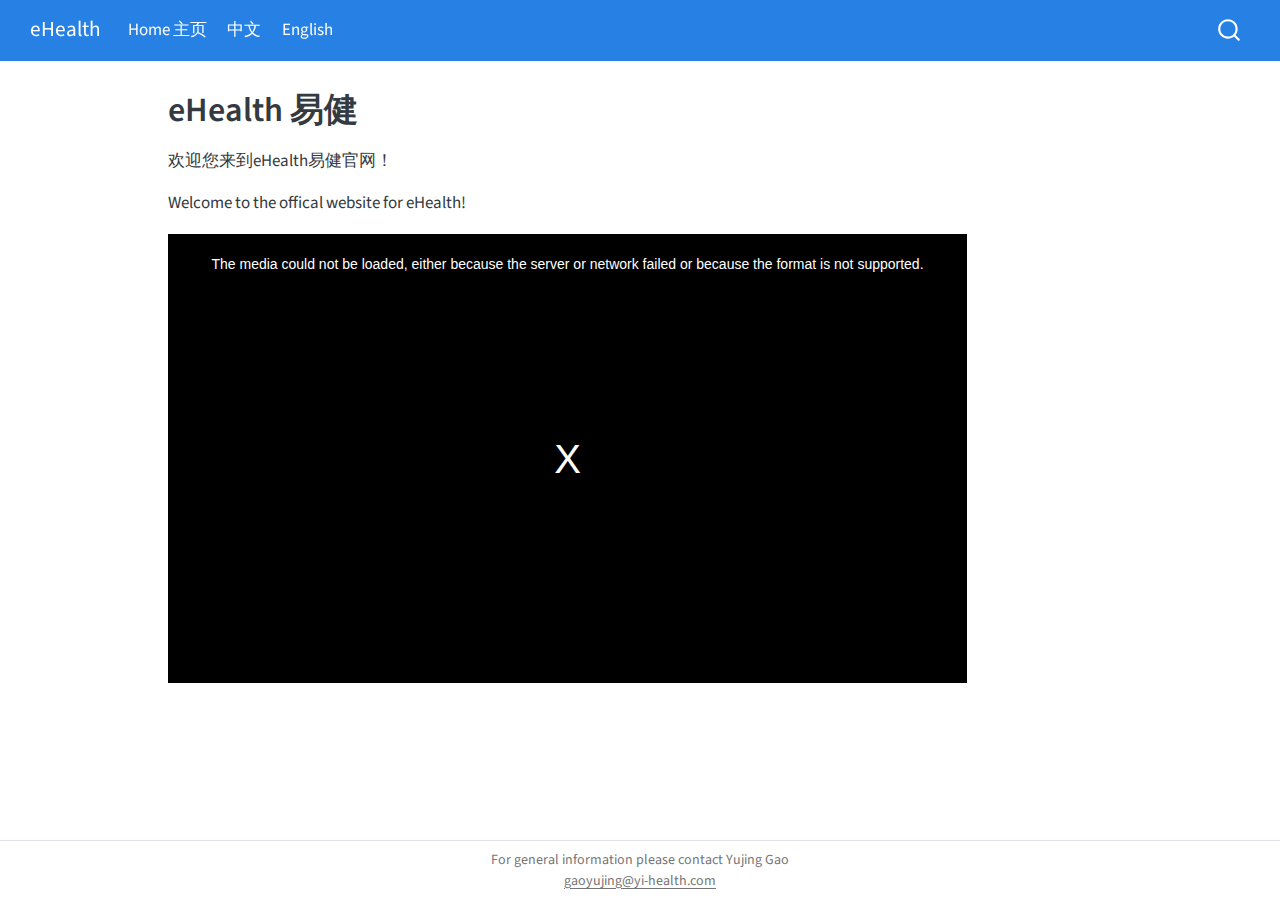
==== docs/index.html @ eadcdc69 "Add files via upload" ====
<!DOCTYPE html>
<html xmlns="http://www.w3.org/1999/xhtml" lang="en" xml:lang="en"><head>

<meta charset="utf-8">
<meta name="generator" content="quarto-1.4.555">

<meta name="viewport" content="width=device-width, initial-scale=1.0, user-scalable=yes">


<title>eHealth - eHealth 易健</title>
<style>
code{white-space: pre-wrap;}
span.smallcaps{font-variant: small-caps;}
div.columns{display: flex; gap: min(4vw, 1.5em);}
div.column{flex: auto; overflow-x: auto;}
div.hanging-indent{margin-left: 1.5em; text-indent: -1.5em;}
ul.task-list{list-style: none;}
ul.task-list li input[type="checkbox"] {
  width: 0.8em;
  margin: 0 0.8em 0.2em -1em; /* quarto-specific, see https://github.com/quarto-dev/quarto-cli/issues/4556 */ 
  vertical-align: middle;
}
</style>


<script src="site_libs/quarto-nav/quarto-nav.js"></script>
<script src="site_libs/quarto-nav/headroom.min.js"></script>
<script src="site_libs/clipboard/clipboard.min.js"></script>
<script src="site_libs/quarto-search/autocomplete.umd.js"></script>
<script src="site_libs/quarto-search/fuse.min.js"></script>
<script src="site_libs/quarto-search/quarto-search.js"></script>
<meta name="quarto:offset" content="./">
<script src="site_libs/quarto-html/quarto.js"></script>
<script src="site_libs/quarto-html/popper.min.js"></script>
<script src="site_libs/quarto-html/tippy.umd.min.js"></script>
<script src="site_libs/quarto-html/anchor.min.js"></script>
<link href="site_libs/quarto-html/tippy.css" rel="stylesheet">
<link href="site_libs/quarto-html/quarto-syntax-highlighting.css" rel="stylesheet" id="quarto-text-highlighting-styles">
<script src="site_libs/bootstrap/bootstrap.min.js"></script>
<link href="site_libs/bootstrap/bootstrap-icons.css" rel="stylesheet">
<link href="site_libs/bootstrap/bootstrap.min.css" rel="stylesheet" id="quarto-bootstrap" data-mode="light">
<script src="site_libs/quarto-contrib/videojs/video.min.js"></script>
<link href="site_libs/quarto-contrib/videojs/video-js.css" rel="stylesheet">
<script id="quarto-search-options" type="application/json">{
  "location": "navbar",
  "copy-button": false,
  "collapse-after": 3,
  "panel-placement": "end",
  "type": "overlay",
  "limit": 50,
  "keyboard-shortcut": [
    "f",
    "/",
    "s"
  ],
  "show-item-context": false,
  "language": {
    "search-no-results-text": "No results",
    "search-matching-documents-text": "matching documents",
    "search-copy-link-title": "Copy link to search",
    "search-hide-matches-text": "Hide additional matches",
    "search-more-match-text": "more match in this document",
    "search-more-matches-text": "more matches in this document",
    "search-clear-button-title": "Clear",
    "search-text-placeholder": "",
    "search-detached-cancel-button-title": "Cancel",
    "search-submit-button-title": "Submit",
    "search-label": "Search"
  }
}</script>


<link rel="stylesheet" href="styles.css">
</head>

<body class="nav-fixed">

<div id="quarto-search-results"></div>
  <header id="quarto-header" class="headroom fixed-top">
    <nav class="navbar navbar-expand-lg " data-bs-theme="dark">
      <div class="navbar-container container-fluid">
      <div class="navbar-brand-container mx-auto">
    <a class="navbar-brand" href="./index.html">
    <span class="navbar-title">eHealth</span>
    </a>
  </div>
            <div id="quarto-search" class="" title="Search"></div>
          <button class="navbar-toggler" type="button" data-bs-toggle="collapse" data-bs-target="#navbarCollapse" aria-controls="navbarCollapse" aria-expanded="false" aria-label="Toggle navigation" onclick="if (window.quartoToggleHeadroom) { window.quartoToggleHeadroom(); }">
  <span class="navbar-toggler-icon"></span>
</button>
          <div class="collapse navbar-collapse" id="navbarCollapse">
            <ul class="navbar-nav navbar-nav-scroll me-auto">
  <li class="nav-item">
    <a class="nav-link active" href="./index.html" aria-current="page"> 
<span class="menu-text">Home 主页</span></a>
  </li>  
  <li class="nav-item">
    <a class="nav-link" href="./chinese.html"> 
<span class="menu-text">中文</span></a>
  </li>  
  <li class="nav-item">
    <a class="nav-link" href="./english.html"> 
<span class="menu-text">English</span></a>
  </li>  
</ul>
          </div> <!-- /navcollapse -->
          <div class="quarto-navbar-tools">
</div>
      </div> <!-- /container-fluid -->
    </nav>
</header>
<!-- content -->
<div id="quarto-content" class="quarto-container page-columns page-rows-contents page-layout-article page-navbar">
<!-- sidebar -->
<!-- margin-sidebar -->
    <div id="quarto-margin-sidebar" class="sidebar margin-sidebar">
        
    </div>
<!-- main -->
<main class="content" id="quarto-document-content">

<header id="title-block-header" class="quarto-title-block default">
<div class="quarto-title">
<h1 class="title">eHealth 易健</h1>
</div>



<div class="quarto-title-meta">

    
  
    
  </div>
  


</header>


<p>欢迎您来到eHealth易健官网！</p>
<p>Welcome to the offical website for eHealth!</p>
<div class="quarto-video"><video id="video_shortcode_videojs_video1" class="video-js vjs-default-skin vjs-fluid" controls="" preload="auto" data-setup="{}" title=""><source src="案例视频.mp4"></video></div>



</main> <!-- /main -->
<script id="quarto-html-after-body" type="application/javascript">
window.document.addEventListener("DOMContentLoaded", function (event) {
  const toggleBodyColorMode = (bsSheetEl) => {
    const mode = bsSheetEl.getAttribute("data-mode");
    const bodyEl = window.document.querySelector("body");
    if (mode === "dark") {
      bodyEl.classList.add("quarto-dark");
      bodyEl.classList.remove("quarto-light");
    } else {
      bodyEl.classList.add("quarto-light");
      bodyEl.classList.remove("quarto-dark");
    }
  }
  const toggleBodyColorPrimary = () => {
    const bsSheetEl = window.document.querySelector("link#quarto-bootstrap");
    if (bsSheetEl) {
      toggleBodyColorMode(bsSheetEl);
    }
  }
  toggleBodyColorPrimary();  
  const icon = "";
  const anchorJS = new window.AnchorJS();
  anchorJS.options = {
    placement: 'right',
    icon: icon
  };
  anchorJS.add('.anchored');
  const isCodeAnnotation = (el) => {
    for (const clz of el.classList) {
      if (clz.startsWith('code-annotation-')) {                     
        return true;
      }
    }
    return false;
  }
  const clipboard = new window.ClipboardJS('.code-copy-button', {
    text: function(trigger) {
      const codeEl = trigger.previousElementSibling.cloneNode(true);
      for (const childEl of codeEl.children) {
        if (isCodeAnnotation(childEl)) {
          childEl.remove();
        }
      }
      return codeEl.innerText;
    }
  });
  clipboard.on('success', function(e) {
    // button target
    const button = e.trigger;
    // don't keep focus
    button.blur();
    // flash "checked"
    button.classList.add('code-copy-button-checked');
    var currentTitle = button.getAttribute("title");
    button.setAttribute("title", "Copied!");
    let tooltip;
    if (window.bootstrap) {
      button.setAttribute("data-bs-toggle", "tooltip");
      button.setAttribute("data-bs-placement", "left");
      button.setAttribute("data-bs-title", "Copied!");
      tooltip = new bootstrap.Tooltip(button, 
        { trigger: "manual", 
          customClass: "code-copy-button-tooltip",
          offset: [0, -8]});
      tooltip.show();    
    }
    setTimeout(function() {
      if (tooltip) {
        tooltip.hide();
        button.removeAttribute("data-bs-title");
        button.removeAttribute("data-bs-toggle");
        button.removeAttribute("data-bs-placement");
      }
      button.setAttribute("title", currentTitle);
      button.classList.remove('code-copy-button-checked');
    }, 1000);
    // clear code selection
    e.clearSelection();
  });
    var localhostRegex = new RegExp(/^(?:http|https):\/\/localhost\:?[0-9]*\//);
    var mailtoRegex = new RegExp(/^mailto:/);
      var filterRegex = new RegExp('/' + window.location.host + '/');
    var isInternal = (href) => {
        return filterRegex.test(href) || localhostRegex.test(href) || mailtoRegex.test(href);
    }
    // Inspect non-navigation links and adorn them if external
 	var links = window.document.querySelectorAll('a[href]:not(.nav-link):not(.navbar-brand):not(.toc-action):not(.sidebar-link):not(.sidebar-item-toggle):not(.pagination-link):not(.no-external):not([aria-hidden]):not(.dropdown-item):not(.quarto-navigation-tool)');
    for (var i=0; i<links.length; i++) {
      const link = links[i];
      if (!isInternal(link.href)) {
        // undo the damage that might have been done by quarto-nav.js in the case of
        // links that we want to consider external
        if (link.dataset.originalHref !== undefined) {
          link.href = link.dataset.originalHref;
        }
      }
    }
  function tippyHover(el, contentFn, onTriggerFn, onUntriggerFn) {
    const config = {
      allowHTML: true,
      maxWidth: 500,
      delay: 100,
      arrow: false,
      appendTo: function(el) {
          return el.parentElement;
      },
      interactive: true,
      interactiveBorder: 10,
      theme: 'quarto',
      placement: 'bottom-start',
    };
    if (contentFn) {
      config.content = contentFn;
    }
    if (onTriggerFn) {
      config.onTrigger = onTriggerFn;
    }
    if (onUntriggerFn) {
      config.onUntrigger = onUntriggerFn;
    }
    window.tippy(el, config); 
  }
  const noterefs = window.document.querySelectorAll('a[role="doc-noteref"]');
  for (var i=0; i<noterefs.length; i++) {
    const ref = noterefs[i];
    tippyHover(ref, function() {
      // use id or data attribute instead here
      let href = ref.getAttribute('data-footnote-href') || ref.getAttribute('href');
      try { href = new URL(href).hash; } catch {}
      const id = href.replace(/^#\/?/, "");
      const note = window.document.getElementById(id);
      if (note) {
        return note.innerHTML;
      } else {
        return "";
      }
    });
  }
  const xrefs = window.document.querySelectorAll('a.quarto-xref');
  const processXRef = (id, note) => {
    // Strip column container classes
    const stripColumnClz = (el) => {
      el.classList.remove("page-full", "page-columns");
      if (el.children) {
        for (const child of el.children) {
          stripColumnClz(child);
        }
      }
    }
    stripColumnClz(note)
    if (id === null || id.startsWith('sec-')) {
      // Special case sections, only their first couple elements
      const container = document.createElement("div");
      if (note.children && note.children.length > 2) {
        container.appendChild(note.children[0].cloneNode(true));
        for (let i = 1; i < note.children.length; i++) {
          const child = note.children[i];
          if (child.tagName === "P" && child.innerText === "") {
            continue;
          } else {
            container.appendChild(child.cloneNode(true));
            break;
          }
        }
        if (window.Quarto?.typesetMath) {
          window.Quarto.typesetMath(container);
        }
        return container.innerHTML
      } else {
        if (window.Quarto?.typesetMath) {
          window.Quarto.typesetMath(note);
        }
        return note.innerHTML;
      }
    } else {
      // Remove any anchor links if they are present
      const anchorLink = note.querySelector('a.anchorjs-link');
      if (anchorLink) {
        anchorLink.remove();
      }
      if (window.Quarto?.typesetMath) {
        window.Quarto.typesetMath(note);
      }
      // TODO in 1.5, we should make sure this works without a callout special case
      if (note.classList.contains("callout")) {
        return note.outerHTML;
      } else {
        return note.innerHTML;
      }
    }
  }
  for (var i=0; i<xrefs.length; i++) {
    const xref = xrefs[i];
    tippyHover(xref, undefined, function(instance) {
      instance.disable();
      let url = xref.getAttribute('href');
      let hash = undefined; 
      if (url.startsWith('#')) {
        hash = url;
      } else {
        try { hash = new URL(url).hash; } catch {}
      }
      if (hash) {
        const id = hash.replace(/^#\/?/, "");
        const note = window.document.getElementById(id);
        if (note !== null) {
          try {
            const html = processXRef(id, note.cloneNode(true));
            instance.setContent(html);
          } finally {
            instance.enable();
            instance.show();
          }
        } else {
          // See if we can fetch this
          fetch(url.split('#')[0])
          .then(res => res.text())
          .then(html => {
            const parser = new DOMParser();
            const htmlDoc = parser.parseFromString(html, "text/html");
            const note = htmlDoc.getElementById(id);
            if (note !== null) {
              const html = processXRef(id, note);
              instance.setContent(html);
            } 
          }).finally(() => {
            instance.enable();
            instance.show();
          });
        }
      } else {
        // See if we can fetch a full url (with no hash to target)
        // This is a special case and we should probably do some content thinning / targeting
        fetch(url)
        .then(res => res.text())
        .then(html => {
          const parser = new DOMParser();
          const htmlDoc = parser.parseFromString(html, "text/html");
          const note = htmlDoc.querySelector('main.content');
          if (note !== null) {
            // This should only happen for chapter cross references
            // (since there is no id in the URL)
            // remove the first header
            if (note.children.length > 0 && note.children[0].tagName === "HEADER") {
              note.children[0].remove();
            }
            const html = processXRef(null, note);
            instance.setContent(html);
          } 
        }).finally(() => {
          instance.enable();
          instance.show();
        });
      }
    }, function(instance) {
    });
  }
      let selectedAnnoteEl;
      const selectorForAnnotation = ( cell, annotation) => {
        let cellAttr = 'data-code-cell="' + cell + '"';
        let lineAttr = 'data-code-annotation="' +  annotation + '"';
        const selector = 'span[' + cellAttr + '][' + lineAttr + ']';
        return selector;
      }
      const selectCodeLines = (annoteEl) => {
        const doc = window.document;
        const targetCell = annoteEl.getAttribute("data-target-cell");
        const targetAnnotation = annoteEl.getAttribute("data-target-annotation");
        const annoteSpan = window.document.querySelector(selectorForAnnotation(targetCell, targetAnnotation));
        const lines = annoteSpan.getAttribute("data-code-lines").split(",");
        const lineIds = lines.map((line) => {
          return targetCell + "-" + line;
        })
        let top = null;
        let height = null;
        let parent = null;
        if (lineIds.length > 0) {
            //compute the position of the single el (top and bottom and make a div)
            const el = window.document.getElementById(lineIds[0]);
            top = el.offsetTop;
            height = el.offsetHeight;
            parent = el.parentElement.parentElement;
          if (lineIds.length > 1) {
            const lastEl = window.document.getElementById(lineIds[lineIds.length - 1]);
            const bottom = lastEl.offsetTop + lastEl.offsetHeight;
            height = bottom - top;
          }
          if (top !== null && height !== null && parent !== null) {
            // cook up a div (if necessary) and position it 
            let div = window.document.getElementById("code-annotation-line-highlight");
            if (div === null) {
              div = window.document.createElement("div");
              div.setAttribute("id", "code-annotation-line-highlight");
              div.style.position = 'absolute';
              parent.appendChild(div);
            }
            div.style.top = top - 2 + "px";
            div.style.height = height + 4 + "px";
            div.style.left = 0;
            let gutterDiv = window.document.getElementById("code-annotation-line-highlight-gutter");
            if (gutterDiv === null) {
              gutterDiv = window.document.createElement("div");
              gutterDiv.setAttribute("id", "code-annotation-line-highlight-gutter");
              gutterDiv.style.position = 'absolute';
              const codeCell = window.document.getElementById(targetCell);
              const gutter = codeCell.querySelector('.code-annotation-gutter');
              gutter.appendChild(gutterDiv);
            }
            gutterDiv.style.top = top - 2 + "px";
            gutterDiv.style.height = height + 4 + "px";
          }
          selectedAnnoteEl = annoteEl;
        }
      };
      const unselectCodeLines = () => {
        const elementsIds = ["code-annotation-line-highlight", "code-annotation-line-highlight-gutter"];
        elementsIds.forEach((elId) => {
          const div = window.document.getElementById(elId);
          if (div) {
            div.remove();
          }
        });
        selectedAnnoteEl = undefined;
      };
        // Handle positioning of the toggle
    window.addEventListener(
      "resize",
      throttle(() => {
        elRect = undefined;
        if (selectedAnnoteEl) {
          selectCodeLines(selectedAnnoteEl);
        }
      }, 10)
    );
    function throttle(fn, ms) {
    let throttle = false;
    let timer;
      return (...args) => {
        if(!throttle) { // first call gets through
            fn.apply(this, args);
            throttle = true;
        } else { // all the others get throttled
            if(timer) clearTimeout(timer); // cancel #2
            timer = setTimeout(() => {
              fn.apply(this, args);
              timer = throttle = false;
            }, ms);
        }
      };
    }
      // Attach click handler to the DT
      const annoteDls = window.document.querySelectorAll('dt[data-target-cell]');
      for (const annoteDlNode of annoteDls) {
        annoteDlNode.addEventListener('click', (event) => {
          const clickedEl = event.target;
          if (clickedEl !== selectedAnnoteEl) {
            unselectCodeLines();
            const activeEl = window.document.querySelector('dt[data-target-cell].code-annotation-active');
            if (activeEl) {
              activeEl.classList.remove('code-annotation-active');
            }
            selectCodeLines(clickedEl);
            clickedEl.classList.add('code-annotation-active');
          } else {
            // Unselect the line
            unselectCodeLines();
            clickedEl.classList.remove('code-annotation-active');
          }
        });
      }
  const findCites = (el) => {
    const parentEl = el.parentElement;
    if (parentEl) {
      const cites = parentEl.dataset.cites;
      if (cites) {
        return {
          el,
          cites: cites.split(' ')
        };
      } else {
        return findCites(el.parentElement)
      }
    } else {
      return undefined;
    }
  };
  var bibliorefs = window.document.querySelectorAll('a[role="doc-biblioref"]');
  for (var i=0; i<bibliorefs.length; i++) {
    const ref = bibliorefs[i];
    const citeInfo = findCites(ref);
    if (citeInfo) {
      tippyHover(citeInfo.el, function() {
        var popup = window.document.createElement('div');
        citeInfo.cites.forEach(function(cite) {
          var citeDiv = window.document.createElement('div');
          citeDiv.classList.add('hanging-indent');
          citeDiv.classList.add('csl-entry');
          var biblioDiv = window.document.getElementById('ref-' + cite);
          if (biblioDiv) {
            citeDiv.innerHTML = biblioDiv.innerHTML;
          }
          popup.appendChild(citeDiv);
        });
        return popup.innerHTML;
      });
    }
  }
});
</script>
</div> <!-- /content -->
<footer class="footer">
  <div class="nav-footer">
    <div class="nav-footer-left">
      &nbsp;
    </div>   
    <div class="nav-footer-center">
<p>For general information please contact Yujing Gao <br> <a href="mailto:gaoyujing@yi-health.com">gaoyujing@yi-health.com</a></p>
</div>
    <div class="nav-footer-right">
      &nbsp;
    </div>
  </div>
</footer>
<script>videojs(video_shortcode_videojs_video1);</script>




</body></html>
---- docs/site_libs/quarto-html/tippy.css ----
.tippy-box[data-animation=fade][data-state=hidden]{opacity:0}[data-tippy-root]{max-width:calc(100vw - 10px)}.tippy-box{position:relative;background-color:#333;color:#fff;border-radius:4px;font-size:14px;line-height:1.4;white-space:normal;outline:0;transition-property:transform,visibility,opacity}.tippy-box[data-placement^=top]>.tippy-arrow{bottom:0}.tippy-box[data-placement^=top]>.tippy-arrow:before{bottom:-7px;left:0;border-width:8px 8px 0;border-top-color:initial;transform-origin:center top}.tippy-box[data-placement^=bottom]>.tippy-arrow{top:0}.tippy-box[data-placement^=bottom]>.tippy-arrow:before{top:-7px;left:0;border-width:0 8px 8px;border-bottom-color:initial;transform-origin:center bottom}.tippy-box[data-placement^=left]>.tippy-arrow{right:0}.tippy-box[data-placement^=left]>.tippy-arrow:before{border-width:8px 0 8px 8px;border-left-color:initial;right:-7px;transform-origin:center left}.tippy-box[data-placement^=right]>.tippy-arrow{left:0}.tippy-box[data-placement^=right]>.tippy-arrow:before{left:-7px;border-width:8px 8px 8px 0;border-right-color:initial;transform-origin:center right}.tippy-box[data-inertia][data-state=visible]{transition-timing-function:cubic-bezier(.54,1.5,.38,1.11)}.tippy-arrow{width:16px;height:16px;color:#333}.tippy-arrow:before{content:"";position:absolute;border-color:transparent;border-style:solid}.tippy-content{position:relative;padding:5px 9px;z-index:1}
---- docs/site_libs/quarto-html/quarto-syntax-highlighting.css ----
/* quarto syntax highlight colors */
:root {
  --quarto-hl-ot-color: #003B4F;
  --quarto-hl-at-color: #657422;
  --quarto-hl-ss-color: #20794D;
  --quarto-hl-an-color: #5E5E5E;
  --quarto-hl-fu-color: #4758AB;
  --quarto-hl-st-color: #20794D;
  --quarto-hl-cf-color: #003B4F;
  --quarto-hl-op-color: #5E5E5E;
  --quarto-hl-er-color: #AD0000;
  --quarto-hl-bn-color: #AD0000;
  --quarto-hl-al-color: #AD0000;
  --quarto-hl-va-color: #111111;
  --quarto-hl-bu-color: inherit;
  --quarto-hl-ex-color: inherit;
  --quarto-hl-pp-color: #AD0000;
  --quarto-hl-in-color: #5E5E5E;
  --quarto-hl-vs-color: #20794D;
  --quarto-hl-wa-color: #5E5E5E;
  --quarto-hl-do-color: #5E5E5E;
  --quarto-hl-im-color: #00769E;
  --quarto-hl-ch-color: #20794D;
  --quarto-hl-dt-color: #AD0000;
  --quarto-hl-fl-color: #AD0000;
  --quarto-hl-co-color: #5E5E5E;
  --quarto-hl-cv-color: #5E5E5E;
  --quarto-hl-cn-color: #8f5902;
  --quarto-hl-sc-color: #5E5E5E;
  --quarto-hl-dv-color: #AD0000;
  --quarto-hl-kw-color: #003B4F;
}

/* other quarto variables */
:root {
  --quarto-font-monospace: SFMono-Regular, Menlo, Monaco, Consolas, "Liberation Mono", "Courier New", monospace;
}

pre > code.sourceCode > span {
  color: #003B4F;
}

code span {
  color: #003B4F;
}

code.sourceCode > span {
  color: #003B4F;
}

div.sourceCode,
div.sourceCode pre.sourceCode {
  color: #003B4F;
}

code span.ot {
  color: #003B4F;
  font-style: inherit;
}

code span.at {
  color: #657422;
  font-style: inherit;
}

code span.ss {
  color: #20794D;
  font-style: inherit;
}

code span.an {
  color: #5E5E5E;
  font-style: inherit;
}

code span.fu {
  color: #4758AB;
  font-style: inherit;
}

code span.st {
  color: #20794D;
  font-style: inherit;
}

code span.cf {
  color: #003B4F;
  font-style: inherit;
}

code span.op {
  color: #5E5E5E;
  font-style: inherit;
}

code span.er {
  color: #AD0000;
  font-style: inherit;
}

code span.bn {
  color: #AD0000;
  font-style: inherit;
}

code span.al {
  color: #AD0000;
  font-style: inherit;
}

code span.va {
  color: #111111;
  font-style: inherit;
}

code span.bu {
  font-style: inherit;
}

code span.ex {
  font-style: inherit;
}

code span.pp {
  color: #AD0000;
  font-style: inherit;
}

code span.in {
  color: #5E5E5E;
  font-style: inherit;
}

code span.vs {
  color: #20794D;
  font-style: inherit;
}

code span.wa {
  color: #5E5E5E;
  font-style: italic;
}

code span.do {
  color: #5E5E5E;
  font-style: italic;
}

code span.im {
  color: #00769E;
  font-style: inherit;
}

code span.ch {
  color: #20794D;
  font-style: inherit;
}

code span.dt {
  color: #AD0000;
  font-style: inherit;
}

code span.fl {
  color: #AD0000;
  font-style: inherit;
}

code span.co {
  color: #5E5E5E;
  font-style: inherit;
}

code span.cv {
  color: #5E5E5E;
  font-style: italic;
}

code span.cn {
  color: #8f5902;
  font-style: inherit;
}

code span.sc {
  color: #5E5E5E;
  font-style: inherit;
}

code span.dv {
  color: #AD0000;
  font-style: inherit;
}

code span.kw {
  color: #003B4F;
  font-style: inherit;
}

.prevent-inlining {
  content: "</";
}

/*# sourceMappingURL=debc5d5d77c3f9108843748ff7464032.css.map */
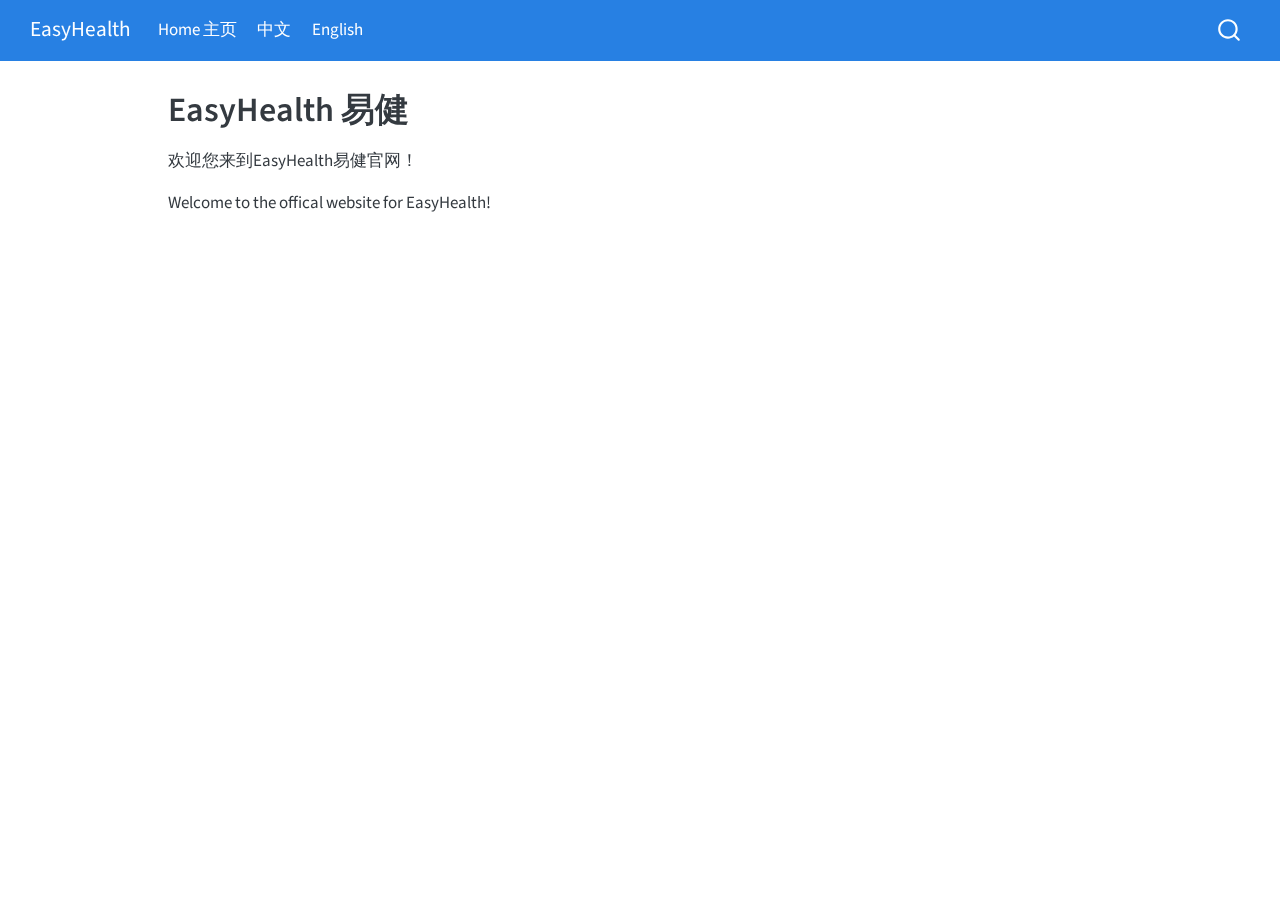
==== commit 0fff2594: "Add files via upload" ====
--- a/docs/index.html
+++ b/docs/index.html
@@ -2,12 +2,12 @@
 <html xmlns="http://www.w3.org/1999/xhtml" lang="en" xml:lang="en"><head>
 
 <meta charset="utf-8">
-<meta name="generator" content="quarto-1.4.555">
+<meta name="generator" content="quarto-1.5.57">
 
 <meta name="viewport" content="width=device-width, initial-scale=1.0, user-scalable=yes">
 
 
-<title>eHealth - eHealth 易健</title>
+<title>EasyHealth 易健 – EasyHealth</title>
 <style>
 code{white-space: pre-wrap;}
 span.smallcaps{font-variant: small-caps;}
@@ -39,8 +39,6 @@
 <script src="site_libs/bootstrap/bootstrap.min.js"></script>
 <link href="site_libs/bootstrap/bootstrap-icons.css" rel="stylesheet">
 <link href="site_libs/bootstrap/bootstrap.min.css" rel="stylesheet" id="quarto-bootstrap" data-mode="light">
-<script src="site_libs/quarto-contrib/videojs/video.min.js"></script>
-<link href="site_libs/quarto-contrib/videojs/video-js.css" rel="stylesheet">
 <script id="quarto-search-options" type="application/json">{
   "location": "navbar",
   "copy-button": false,
@@ -81,11 +79,11 @@
       <div class="navbar-container container-fluid">
       <div class="navbar-brand-container mx-auto">
     <a class="navbar-brand" href="./index.html">
-    <span class="navbar-title">eHealth</span>
+    <span class="navbar-title">EasyHealth</span>
     </a>
   </div>
             <div id="quarto-search" class="" title="Search"></div>
-          <button class="navbar-toggler" type="button" data-bs-toggle="collapse" data-bs-target="#navbarCollapse" aria-controls="navbarCollapse" aria-expanded="false" aria-label="Toggle navigation" onclick="if (window.quartoToggleHeadroom) { window.quartoToggleHeadroom(); }">
+          <button class="navbar-toggler" type="button" data-bs-toggle="collapse" data-bs-target="#navbarCollapse" aria-controls="navbarCollapse" role="menu" aria-expanded="false" aria-label="Toggle navigation" onclick="if (window.quartoToggleHeadroom) { window.quartoToggleHeadroom(); }">
   <span class="navbar-toggler-icon"></span>
 </button>
           <div class="collapse navbar-collapse" id="navbarCollapse">
@@ -104,7 +102,7 @@
   </li>  
 </ul>
           </div> <!-- /navcollapse -->
-          <div class="quarto-navbar-tools">
+            <div class="quarto-navbar-tools">
 </div>
       </div> <!-- /container-fluid -->
     </nav>
@@ -113,7 +111,7 @@
 <div id="quarto-content" class="quarto-container page-columns page-rows-contents page-layout-article page-navbar">
 <!-- sidebar -->
 <!-- margin-sidebar -->
-    <div id="quarto-margin-sidebar" class="sidebar margin-sidebar">
+    <div id="quarto-margin-sidebar" class="sidebar margin-sidebar zindex-bottom">
         
     </div>
 <!-- main -->
@@ -121,7 +119,7 @@
 
 <header id="title-block-header" class="quarto-title-block default">
 <div class="quarto-title">
-<h1 class="title">eHealth 易健</h1>
+<h1 class="title">EasyHealth 易健</h1>
 </div>
 
 
@@ -138,9 +136,8 @@
 </header>
 
 
-<p>欢迎您来到eHealth易健官网！</p>
-<p>Welcome to the offical website for eHealth!</p>
-<div class="quarto-video"><video id="video_shortcode_videojs_video1" class="video-js vjs-default-skin vjs-fluid" controls="" preload="auto" data-setup="{}" title=""><source src="案例视频.mp4"></video></div>
+<p>欢迎您来到EasyHealth易健官网！</p>
+<p>Welcome to the offical website for EasyHealth!</p>
 
 
 
@@ -180,18 +177,7 @@
     }
     return false;
   }
-  const clipboard = new window.ClipboardJS('.code-copy-button', {
-    text: function(trigger) {
-      const codeEl = trigger.previousElementSibling.cloneNode(true);
-      for (const childEl of codeEl.children) {
-        if (isCodeAnnotation(childEl)) {
-          childEl.remove();
-        }
-      }
-      return codeEl.innerText;
-    }
-  });
-  clipboard.on('success', function(e) {
+  const onCopySuccess = function(e) {
     // button target
     const button = e.trigger;
     // don't keep focus
@@ -223,7 +209,29 @@
     }, 1000);
     // clear code selection
     e.clearSelection();
+  }
+  const getTextToCopy = function(trigger) {
+      const codeEl = trigger.previousElementSibling.cloneNode(true);
+      for (const childEl of codeEl.children) {
+        if (isCodeAnnotation(childEl)) {
+          childEl.remove();
+        }
+      }
+      return codeEl.innerText;
+  }
+  const clipboard = new window.ClipboardJS('.code-copy-button:not([data-in-quarto-modal])', {
+    text: getTextToCopy
   });
+  clipboard.on('success', onCopySuccess);
+  if (window.document.getElementById('quarto-embedded-source-code-modal')) {
+    // For code content inside modals, clipBoardJS needs to be initialized with a container option
+    // TODO: Check when it could be a function (https://github.com/zenorocha/clipboard.js/issues/860)
+    const clipboardModal = new window.ClipboardJS('.code-copy-button[data-in-quarto-modal]', {
+      text: getTextToCopy,
+      container: window.document.getElementById('quarto-embedded-source-code-modal')
+    });
+    clipboardModal.on('success', onCopySuccess);
+  }
     var localhostRegex = new RegExp(/^(?:http|https):\/\/localhost\:?[0-9]*\//);
     var mailtoRegex = new RegExp(/^mailto:/);
       var filterRegex = new RegExp('/' + window.location.host + '/');
@@ -231,7 +239,7 @@
         return filterRegex.test(href) || localhostRegex.test(href) || mailtoRegex.test(href);
     }
     // Inspect non-navigation links and adorn them if external
- 	var links = window.document.querySelectorAll('a[href]:not(.nav-link):not(.navbar-brand):not(.toc-action):not(.sidebar-link):not(.sidebar-item-toggle):not(.pagination-link):not(.no-external):not([aria-hidden]):not(.dropdown-item):not(.quarto-navigation-tool)');
+ 	var links = window.document.querySelectorAll('a[href]:not(.nav-link):not(.navbar-brand):not(.toc-action):not(.sidebar-link):not(.sidebar-item-toggle):not(.pagination-link):not(.no-external):not([aria-hidden]):not(.dropdown-item):not(.quarto-navigation-tool):not(.about-link)');
     for (var i=0; i<links.length; i++) {
       const link = links[i];
       if (!isInternal(link.href)) {
@@ -555,20 +563,6 @@
 });
 </script>
 </div> <!-- /content -->
-<footer class="footer">
-  <div class="nav-footer">
-    <div class="nav-footer-left">
-      &nbsp;
-    </div>   
-    <div class="nav-footer-center">
-<p>For general information please contact Yujing Gao <br> <a href="mailto:gaoyujing@yi-health.com">gaoyujing@yi-health.com</a></p>
-</div>
-    <div class="nav-footer-right">
-      &nbsp;
-    </div>
-  </div>
-</footer>
-<script>videojs(video_shortcode_videojs_video1);</script>
 
 
 
--- a/docs/site_libs/quarto-html/quarto-syntax-highlighting.css
+++ b/docs/site_libs/quarto-html/quarto-syntax-highlighting.css
@@ -85,6 +85,7 @@
 
 code span.cf {
   color: #003B4F;
+  font-weight: bold;
   font-style: inherit;
 }
 
@@ -193,6 +194,7 @@
 
 code span.kw {
   color: #003B4F;
+  font-weight: bold;
   font-style: inherit;
 }
 
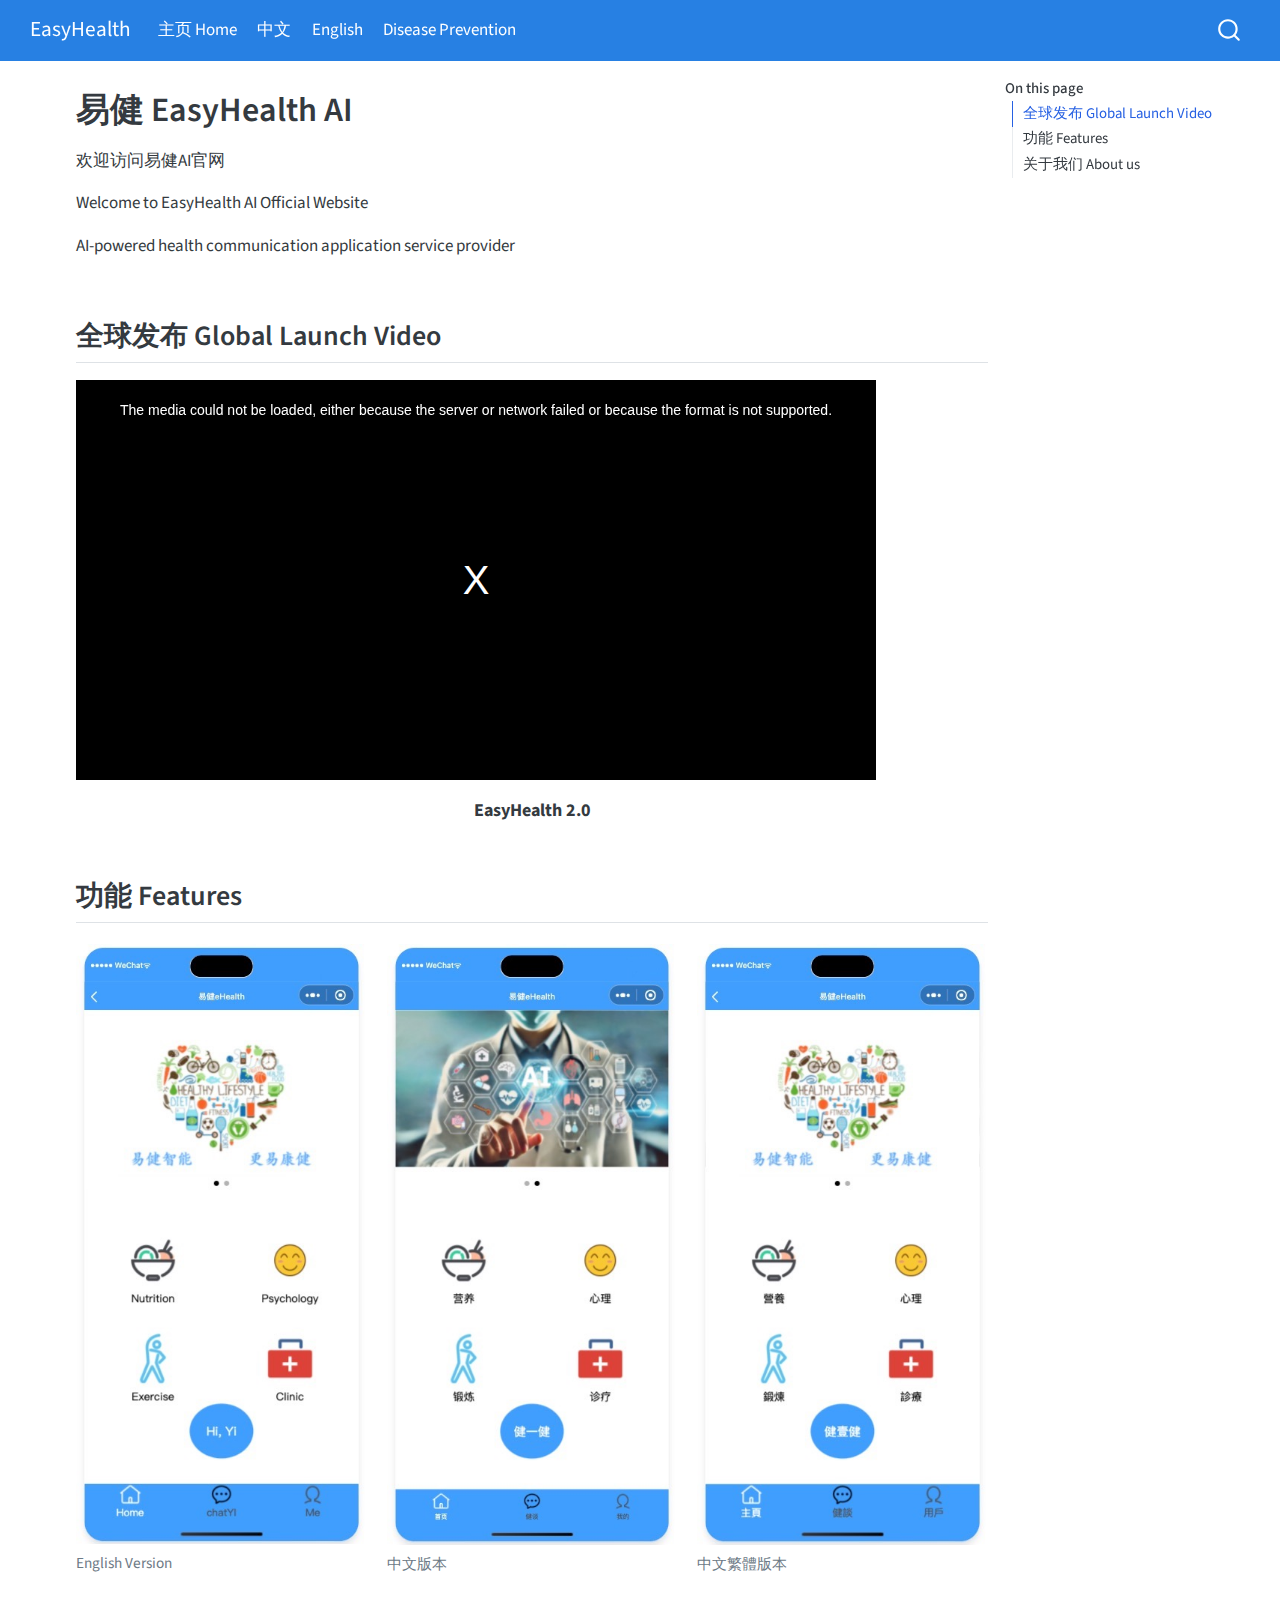
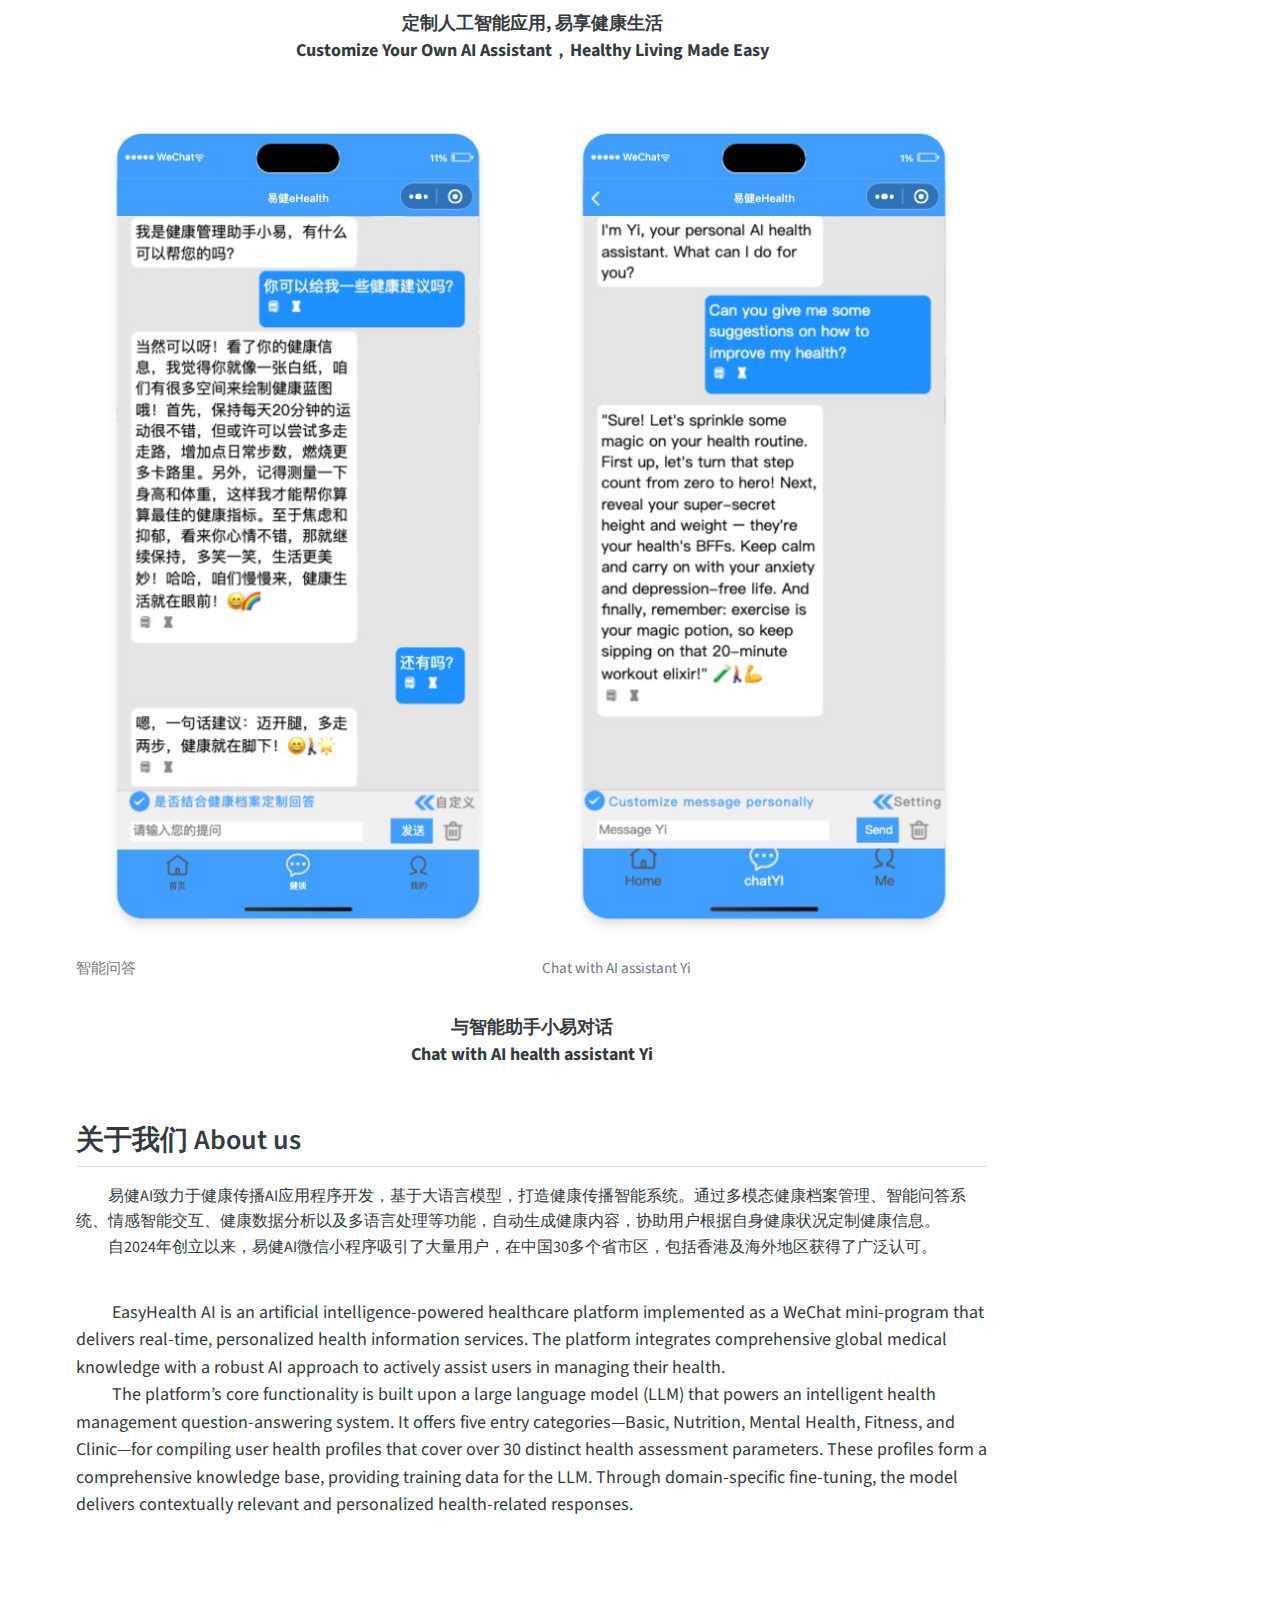
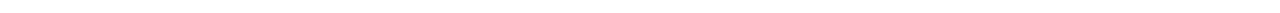
==== commit 573d87c6: "Add files via upload" ====
--- a/docs/index.html
+++ b/docs/index.html
@@ -7,7 +7,7 @@
 <meta name="viewport" content="width=device-width, initial-scale=1.0, user-scalable=yes">
 
 
-<title>EasyHealth 易健 – EasyHealth</title>
+<title>易健 EasyHealth AI – EasyHealth</title>
 <style>
 code{white-space: pre-wrap;}
 span.smallcaps{font-variant: small-caps;}
@@ -39,6 +39,8 @@
 <script src="site_libs/bootstrap/bootstrap.min.js"></script>
 <link href="site_libs/bootstrap/bootstrap-icons.css" rel="stylesheet">
 <link href="site_libs/bootstrap/bootstrap.min.css" rel="stylesheet" id="quarto-bootstrap" data-mode="light">
+<script src="site_libs/quarto-contrib/videojs/video.min.js"></script>
+<link href="site_libs/quarto-contrib/videojs/video-js.css" rel="stylesheet">
 <script id="quarto-search-options" type="application/json">{
   "location": "navbar",
   "copy-button": false,
@@ -90,7 +92,7 @@
             <ul class="navbar-nav navbar-nav-scroll me-auto">
   <li class="nav-item">
     <a class="nav-link active" href="./index.html" aria-current="page"> 
-<span class="menu-text">Home 主页</span></a>
+<span class="menu-text">主页 Home</span></a>
   </li>  
   <li class="nav-item">
     <a class="nav-link" href="./chinese.html"> 
@@ -100,6 +102,10 @@
     <a class="nav-link" href="./english.html"> 
 <span class="menu-text">English</span></a>
   </li>  
+  <li class="nav-item">
+    <a class="nav-link" href="./Dengue.html"> 
+<span class="menu-text">Disease Prevention</span></a>
+  </li>  
 </ul>
           </div> <!-- /navcollapse -->
             <div class="quarto-navbar-tools">
@@ -111,15 +117,23 @@
 <div id="quarto-content" class="quarto-container page-columns page-rows-contents page-layout-article page-navbar">
 <!-- sidebar -->
 <!-- margin-sidebar -->
-    <div id="quarto-margin-sidebar" class="sidebar margin-sidebar zindex-bottom">
-        
+    <div id="quarto-margin-sidebar" class="sidebar margin-sidebar">
+        <nav id="TOC" role="doc-toc" class="toc-active">
+    <h2 id="toc-title">On this page</h2>
+   
+  <ul>
+  <li><a href="#全球发布-global-launch-video" id="toc-全球发布-global-launch-video" class="nav-link active" data-scroll-target="#全球发布-global-launch-video">全球发布 Global Launch Video</a></li>
+  <li><a href="#功能-features" id="toc-功能-features" class="nav-link" data-scroll-target="#功能-features">功能 Features</a></li>
+  <li><a href="#关于我们-about-us" id="toc-关于我们-about-us" class="nav-link" data-scroll-target="#关于我们-about-us">关于我们 About us</a></li>
+  </ul>
+</nav>
     </div>
 <!-- main -->
 <main class="content" id="quarto-document-content">
 
 <header id="title-block-header" class="quarto-title-block default">
 <div class="quarto-title">
-<h1 class="title">EasyHealth 易健</h1>
+<h1 class="title">易健 EasyHealth AI</h1>
 </div>
 
 
@@ -136,10 +150,104 @@
 </header>
 
 
-<p>欢迎您来到EasyHealth易健官网！</p>
-<p>Welcome to the offical website for EasyHealth!</p>
-
-
+<p>欢迎访问易健AI官网</p>
+<p>Welcome to EasyHealth AI Official Website</p>
+<p>AI-powered health communication application service provider</p>
+<pre><code></code></pre>
+<pre><code></code></pre>
+<section id="全球发布-global-launch-video" class="level2">
+<h2 class="anchored" data-anchor-id="全球发布-global-launch-video">全球发布 Global Launch Video</h2>
+<div class="quarto-video"><video id="video_shortcode_videojs_video1" width="800" height="400" class="video-js vjs-default-skin " controls="" preload="auto" data-setup="{}" title=""><source src="MV.mp4"></video></div>
+<p><font size="4"></font></p><font size="4">
+<center>
+<strong>EasyHealth 2.0</strong>
+</center>
+</font><p><font size="4"></font></p>
+<pre><code></code></pre>
+</section>
+<section id="功能-features" class="level2">
+<h2 class="anchored" data-anchor-id="功能-features">功能 Features</h2>
+<div>
+
+</div>
+<div class="quarto-layout-panel" data-layout-ncol="3">
+<div class="quarto-layout-row">
+<div class="quarto-layout-cell" style="flex-basis: 33.3%;justify-content: flex-start;">
+<div class="quarto-figure quarto-figure-center">
+<figure class="figure">
+<p><img src="images/EN.jpg" class="img-fluid figure-img"></p>
+<figcaption>English Version</figcaption>
+</figure>
+</div>
+</div>
+<div class="quarto-layout-cell" style="flex-basis: 33.3%;justify-content: flex-start;">
+<div class="quarto-figure quarto-figure-center">
+<figure class="figure">
+<p><img src="images/CN.jpg" class="img-fluid figure-img"></p>
+<figcaption>中文版本</figcaption>
+</figure>
+</div>
+</div>
+<div class="quarto-layout-cell" style="flex-basis: 33.3%;justify-content: flex-start;">
+<div class="quarto-figure quarto-figure-center">
+<figure class="figure">
+<p><img src="images/HK.jpg" class="img-fluid figure-img"></p>
+<figcaption>中文繁體版本</figcaption>
+</figure>
+</div>
+</div>
+</div>
+</div>
+<p><font size="4"></font></p><font size="4">
+<center>
+<strong>定制人工智能应用, 易享健康生活</strong>
+</center>
+<center>
+<strong>Customize Your Own AI Assistant，Healthy Living Made Easy</strong>
+</center>
+</font><p><font size="4"></font></p>
+<pre><code></code></pre>
+<div>
+
+</div>
+<div class="quarto-layout-panel" data-layout-ncol="2">
+<div class="quarto-layout-row">
+<div class="quarto-layout-cell" style="flex-basis: 50.0%;justify-content: flex-start;">
+<div class="quarto-figure quarto-figure-center">
+<figure class="figure">
+<p><img src="images/chatCN.jpg" class="img-fluid figure-img"></p>
+<figcaption>智能问答</figcaption>
+</figure>
+</div>
+</div>
+<div class="quarto-layout-cell" style="flex-basis: 50.0%;justify-content: flex-start;">
+<div class="quarto-figure quarto-figure-center">
+<figure class="figure">
+<p><img src="images/chatEN.jpg" class="img-fluid figure-img"></p>
+<figcaption>Chat with AI assistant Yi</figcaption>
+</figure>
+</div>
+</div>
+</div>
+</div>
+<p><font size="4"></font></p><font size="4">
+<center>
+<strong>与智能助手小易对话</strong>
+</center>
+<center>
+<strong>Chat with AI health assistant Yi</strong>
+</center>
+</font><p><font size="4"></font></p>
+<pre><code></code></pre>
+</section>
+<section id="关于我们-about-us" class="level2">
+<h2 class="anchored" data-anchor-id="关于我们-about-us">关于我们 About us</h2>
+<p><font size="3">  易健AI致力于健康传播AI应用程序开发，基于大语言模型，打造健康传播智能系统。通过多模态健康档案管理、智能问答系统、情感智能交互、健康数据分析以及多语言处理等功能，自动生成健康内容，协助用户根据自身健康状况定制健康信息。<br>  自2024年创立以来，易健AI微信小程序吸引了大量用户，在中国30多个省市区，包括香港及海外地区获得了广泛认可。</font></p>
+<pre><code></code></pre>
+<p><font size="4">  EasyHealth AI is an artificial intelligence-powered healthcare platform implemented as a WeChat mini-program that delivers real-time, personalized health information services. The platform integrates comprehensive global medical knowledge with a robust AI approach to actively assist users in managing their health.<br>  The platform’s core functionality is built upon a large language model (LLM) that powers an intelligent health management question-answering system. It offers five entry categories—Basic, Nutrition, Mental Health, Fitness, and Clinic—for compiling user health profiles that cover over 30 distinct health assessment parameters. These profiles form a comprehensive knowledge base, providing training data for the LLM. Through domain-specific fine-tuning, the model delivers contextually relevant and personalized health-related responses.</font></p>
+
+
+</section>
 
 </main> <!-- /main -->
 <script id="quarto-html-after-body" type="application/javascript">
@@ -563,6 +671,7 @@
 });
 </script>
 </div> <!-- /content -->
+<script>videojs(video_shortcode_videojs_video1);</script>
 
 
 
--- a/docs/site_libs/quarto-contrib/videojs/video-js.css
+++ b/docs/site_libs/quarto-contrib/videojs/video-js.css
@@ -0,0 +1,1770 @@
+@charset "UTF-8";
+.vjs-modal-dialog .vjs-modal-dialog-content, .video-js .vjs-modal-dialog, .vjs-button > .vjs-icon-placeholder:before, .video-js .vjs-big-play-button .vjs-icon-placeholder:before {
+  position: absolute;
+  top: 0;
+  left: 0;
+  width: 100%;
+  height: 100%;
+}
+
+.vjs-button > .vjs-icon-placeholder:before, .video-js .vjs-big-play-button .vjs-icon-placeholder:before {
+  text-align: center;
+}
+
+@font-face {
+  font-family: VideoJS;
+  src: url([data-uri]) format("woff");
+  font-weight: normal;
+  font-style: normal;
+}
+.vjs-icon-play, .video-js .vjs-play-control .vjs-icon-placeholder, .video-js .vjs-big-play-button .vjs-icon-placeholder:before {
+  font-family: VideoJS;
+  font-weight: normal;
+  font-style: normal;
+}
+.vjs-icon-play:before, .video-js .vjs-play-control .vjs-icon-placeholder:before, .video-js .vjs-big-play-button .vjs-icon-placeholder:before {
+  content: "\f101";
+}
+
+.vjs-icon-play-circle {
+  font-family: VideoJS;
+  font-weight: normal;
+  font-style: normal;
+}
+.vjs-icon-play-circle:before {
+  content: "\f102";
+}
+
+.vjs-icon-pause, .video-js .vjs-play-control.vjs-playing .vjs-icon-placeholder {
+  font-family: VideoJS;
+  font-weight: normal;
+  font-style: normal;
+}
+.vjs-icon-pause:before, .video-js .vjs-play-control.vjs-playing .vjs-icon-placeholder:before {
+  content: "\f103";
+}
+
+.vjs-icon-volume-mute, .video-js .vjs-mute-control.vjs-vol-0 .vjs-icon-placeholder {
+  font-family: VideoJS;
+  font-weight: normal;
+  font-style: normal;
+}
+.vjs-icon-volume-mute:before, .video-js .vjs-mute-control.vjs-vol-0 .vjs-icon-placeholder:before {
+  content: "\f104";
+}
+
+.vjs-icon-volume-low, .video-js .vjs-mute-control.vjs-vol-1 .vjs-icon-placeholder {
+  font-family: VideoJS;
+  font-weight: normal;
+  font-style: normal;
+}
+.vjs-icon-volume-low:before, .video-js .vjs-mute-control.vjs-vol-1 .vjs-icon-placeholder:before {
+  content: "\f105";
+}
+
+.vjs-icon-volume-mid, .video-js .vjs-mute-control.vjs-vol-2 .vjs-icon-placeholder {
+  font-family: VideoJS;
+  font-weight: normal;
+  font-style: normal;
+}
+.vjs-icon-volume-mid:before, .video-js .vjs-mute-control.vjs-vol-2 .vjs-icon-placeholder:before {
+  content: "\f106";
+}
+
+.vjs-icon-volume-high, .video-js .vjs-mute-control .vjs-icon-placeholder {
+  font-family: VideoJS;
+  font-weight: normal;
+  font-style: normal;
+}
+.vjs-icon-volume-high:before, .video-js .vjs-mute-control .vjs-icon-placeholder:before {
+  content: "\f107";
+}
+
+.vjs-icon-fullscreen-enter, .video-js .vjs-fullscreen-control .vjs-icon-placeholder {
+  font-family: VideoJS;
+  font-weight: normal;
+  font-style: normal;
+}
+.vjs-icon-fullscreen-enter:before, .video-js .vjs-fullscreen-control .vjs-icon-placeholder:before {
+  content: "\f108";
+}
+
+.vjs-icon-fullscreen-exit, .video-js.vjs-fullscreen .vjs-fullscreen-control .vjs-icon-placeholder {
+  font-family: VideoJS;
+  font-weight: normal;
+  font-style: normal;
+}
+.vjs-icon-fullscreen-exit:before, .video-js.vjs-fullscreen .vjs-fullscreen-control .vjs-icon-placeholder:before {
+  content: "\f109";
+}
+
+.vjs-icon-square {
+  font-family: VideoJS;
+  font-weight: normal;
+  font-style: normal;
+}
+.vjs-icon-square:before {
+  content: "\f10a";
+}
+
+.vjs-icon-spinner {
+  font-family: VideoJS;
+  font-weight: normal;
+  font-style: normal;
+}
+.vjs-icon-spinner:before {
+  content: "\f10b";
+}
+
+.vjs-icon-subtitles, .video-js .vjs-subs-caps-button .vjs-icon-placeholder,
+.video-js.video-js:lang(en-GB) .vjs-subs-caps-button .vjs-icon-placeholder,
+.video-js.video-js:lang(en-IE) .vjs-subs-caps-button .vjs-icon-placeholder,
+.video-js.video-js:lang(en-AU) .vjs-subs-caps-button .vjs-icon-placeholder,
+.video-js.video-js:lang(en-NZ) .vjs-subs-caps-button .vjs-icon-placeholder, .video-js .vjs-subtitles-button .vjs-icon-placeholder {
+  font-family: VideoJS;
+  font-weight: normal;
+  font-style: normal;
+}
+.vjs-icon-subtitles:before, .video-js .vjs-subs-caps-button .vjs-icon-placeholder:before,
+.video-js.video-js:lang(en-GB) .vjs-subs-caps-button .vjs-icon-placeholder:before,
+.video-js.video-js:lang(en-IE) .vjs-subs-caps-button .vjs-icon-placeholder:before,
+.video-js.video-js:lang(en-AU) .vjs-subs-caps-button .vjs-icon-placeholder:before,
+.video-js.video-js:lang(en-NZ) .vjs-subs-caps-button .vjs-icon-placeholder:before, .video-js .vjs-subtitles-button .vjs-icon-placeholder:before {
+  content: "\f10c";
+}
+
+.vjs-icon-captions, .video-js:lang(en) .vjs-subs-caps-button .vjs-icon-placeholder,
+.video-js:lang(fr-CA) .vjs-subs-caps-button .vjs-icon-placeholder, .video-js .vjs-captions-button .vjs-icon-placeholder {
+  font-family: VideoJS;
+  font-weight: normal;
+  font-style: normal;
+}
+.vjs-icon-captions:before, .video-js:lang(en) .vjs-subs-caps-button .vjs-icon-placeholder:before,
+.video-js:lang(fr-CA) .vjs-subs-caps-button .vjs-icon-placeholder:before, .video-js .vjs-captions-button .vjs-icon-placeholder:before {
+  content: "\f10d";
+}
+
+.vjs-icon-chapters, .video-js .vjs-chapters-button .vjs-icon-placeholder {
+  font-family: VideoJS;
+  font-weight: normal;
+  font-style: normal;
+}
+.vjs-icon-chapters:before, .video-js .vjs-chapters-button .vjs-icon-placeholder:before {
+  content: "\f10e";
+}
+
+.vjs-icon-share {
+  font-family: VideoJS;
+  font-weight: normal;
+  font-style: normal;
+}
+.vjs-icon-share:before {
+  content: "\f10f";
+}
+
+.vjs-icon-cog {
+  font-family: VideoJS;
+  font-weight: normal;
+  font-style: normal;
+}
+.vjs-icon-cog:before {
+  content: "\f110";
+}
+
+.vjs-icon-circle, .vjs-seek-to-live-control .vjs-icon-placeholder, .video-js .vjs-volume-level, .video-js .vjs-play-progress {
+  font-family: VideoJS;
+  font-weight: normal;
+  font-style: normal;
+}
+.vjs-icon-circle:before, .vjs-seek-to-live-control .vjs-icon-placeholder:before, .video-js .vjs-volume-level:before, .video-js .vjs-play-progress:before {
+  content: "\f111";
+}
+
+.vjs-icon-circle-outline {
+  font-family: VideoJS;
+  font-weight: normal;
+  font-style: normal;
+}
+.vjs-icon-circle-outline:before {
+  content: "\f112";
+}
+
+.vjs-icon-circle-inner-circle {
+  font-family: VideoJS;
+  font-weight: normal;
+  font-style: normal;
+}
+.vjs-icon-circle-inner-circle:before {
+  content: "\f113";
+}
+
+.vjs-icon-hd {
+  font-family: VideoJS;
+  font-weight: normal;
+  font-style: normal;
+}
+.vjs-icon-hd:before {
+  content: "\f114";
+}
+
+.vjs-icon-cancel, .video-js .vjs-control.vjs-close-button .vjs-icon-placeholder {
+  font-family: VideoJS;
+  font-weight: normal;
+  font-style: normal;
+}
+.vjs-icon-cancel:before, .video-js .vjs-control.vjs-close-button .vjs-icon-placeholder:before {
+  content: "\f115";
+}
+
+.vjs-icon-replay, .video-js .vjs-play-control.vjs-ended .vjs-icon-placeholder {
+  font-family: VideoJS;
+  font-weight: normal;
+  font-style: normal;
+}
+.vjs-icon-replay:before, .video-js .vjs-play-control.vjs-ended .vjs-icon-placeholder:before {
+  content: "\f116";
+}
+
+.vjs-icon-facebook {
+  font-family: VideoJS;
+  font-weight: normal;
+  font-style: normal;
+}
+.vjs-icon-facebook:before {
+  content: "\f117";
+}
+
+.vjs-icon-gplus {
+  font-family: VideoJS;
+  font-weight: normal;
+  font-style: normal;
+}
+.vjs-icon-gplus:before {
+  content: "\f118";
+}
+
+.vjs-icon-linkedin {
+  font-family: VideoJS;
+  font-weight: normal;
+  font-style: normal;
+}
+.vjs-icon-linkedin:before {
+  content: "\f119";
+}
+
+.vjs-icon-twitter {
+  font-family: VideoJS;
+  font-weight: normal;
+  font-style: normal;
+}
+.vjs-icon-twitter:before {
+  content: "\f11a";
+}
+
+.vjs-icon-tumblr {
+  font-family: VideoJS;
+  font-weight: normal;
+  font-style: normal;
+}
+.vjs-icon-tumblr:before {
+  content: "\f11b";
+}
+
+.vjs-icon-pinterest {
+  font-family: VideoJS;
+  font-weight: normal;
+  font-style: normal;
+}
+.vjs-icon-pinterest:before {
+  content: "\f11c";
+}
+
+.vjs-icon-audio-description, .video-js .vjs-descriptions-button .vjs-icon-placeholder {
+  font-family: VideoJS;
+  font-weight: normal;
+  font-style: normal;
+}
+.vjs-icon-audio-description:before, .video-js .vjs-descriptions-button .vjs-icon-placeholder:before {
+  content: "\f11d";
+}
+
+.vjs-icon-audio, .video-js .vjs-audio-button .vjs-icon-placeholder {
+  font-family: VideoJS;
+  font-weight: normal;
+  font-style: normal;
+}
+.vjs-icon-audio:before, .video-js .vjs-audio-button .vjs-icon-placeholder:before {
+  content: "\f11e";
+}
+
+.vjs-icon-next-item {
+  font-family: VideoJS;
+  font-weight: normal;
+  font-style: normal;
+}
+.vjs-icon-next-item:before {
+  content: "\f11f";
+}
+
+.vjs-icon-previous-item {
+  font-family: VideoJS;
+  font-weight: normal;
+  font-style: normal;
+}
+.vjs-icon-previous-item:before {
+  content: "\f120";
+}
+
+.vjs-icon-picture-in-picture-enter, .video-js .vjs-picture-in-picture-control .vjs-icon-placeholder {
+  font-family: VideoJS;
+  font-weight: normal;
+  font-style: normal;
+}
+.vjs-icon-picture-in-picture-enter:before, .video-js .vjs-picture-in-picture-control .vjs-icon-placeholder:before {
+  content: "\f121";
+}
+
+.vjs-icon-picture-in-picture-exit, .video-js.vjs-picture-in-picture .vjs-picture-in-picture-control .vjs-icon-placeholder {
+  font-family: VideoJS;
+  font-weight: normal;
+  font-style: normal;
+}
+.vjs-icon-picture-in-picture-exit:before, .video-js.vjs-picture-in-picture .vjs-picture-in-picture-control .vjs-icon-placeholder:before {
+  content: "\f122";
+}
+
+.video-js {
+  display: block;
+  vertical-align: top;
+  box-sizing: border-box;
+  color: #fff;
+  background-color: #000;
+  position: relative;
+  padding: 0;
+  font-size: 10px;
+  line-height: 1;
+  font-weight: normal;
+  font-style: normal;
+  font-family: Arial, Helvetica, sans-serif;
+  word-break: initial;
+}
+.video-js:-moz-full-screen {
+  position: absolute;
+}
+.video-js:-webkit-full-screen {
+  width: 100% !important;
+  height: 100% !important;
+}
+
+.video-js[tabindex="-1"] {
+  outline: none;
+}
+
+.video-js *,
+.video-js *:before,
+.video-js *:after {
+  box-sizing: inherit;
+}
+
+.video-js ul {
+  font-family: inherit;
+  font-size: inherit;
+  line-height: inherit;
+  list-style-position: outside;
+  margin-left: 0;
+  margin-right: 0;
+  margin-top: 0;
+  margin-bottom: 0;
+}
+
+.video-js.vjs-fluid,
+.video-js.vjs-16-9,
+.video-js.vjs-4-3,
+.video-js.vjs-9-16,
+.video-js.vjs-1-1 {
+  width: 100%;
+  max-width: 100%;
+}
+
+.video-js.vjs-fluid:not(.vjs-audio-only-mode),
+.video-js.vjs-16-9:not(.vjs-audio-only-mode),
+.video-js.vjs-4-3:not(.vjs-audio-only-mode),
+.video-js.vjs-9-16:not(.vjs-audio-only-mode),
+.video-js.vjs-1-1:not(.vjs-audio-only-mode) {
+  height: 0;
+}
+
+.video-js.vjs-16-9:not(.vjs-audio-only-mode) {
+  padding-top: 56.25%;
+}
+
+.video-js.vjs-4-3:not(.vjs-audio-only-mode) {
+  padding-top: 75%;
+}
+
+.video-js.vjs-9-16:not(.vjs-audio-only-mode) {
+  padding-top: 177.7777777778%;
+}
+
+.video-js.vjs-1-1:not(.vjs-audio-only-mode) {
+  padding-top: 100%;
+}
+
+.video-js.vjs-fill:not(.vjs-audio-only-mode) {
+  width: 100%;
+  height: 100%;
+}
+
+.video-js .vjs-tech {
+  position: absolute;
+  top: 0;
+  left: 0;
+  width: 100%;
+  height: 100%;
+}
+
+.video-js.vjs-audio-only-mode .vjs-tech {
+  display: none;
+}
+
+body.vjs-full-window {
+  padding: 0;
+  margin: 0;
+  height: 100%;
+}
+
+.vjs-full-window .video-js.vjs-fullscreen {
+  position: fixed;
+  overflow: hidden;
+  z-index: 1000;
+  left: 0;
+  top: 0;
+  bottom: 0;
+  right: 0;
+}
+
+.video-js.vjs-fullscreen:not(.vjs-ios-native-fs) {
+  width: 100% !important;
+  height: 100% !important;
+  padding-top: 0 !important;
+}
+
+.video-js.vjs-fullscreen.vjs-user-inactive {
+  cursor: none;
+}
+
+.vjs-hidden {
+  display: none !important;
+}
+
+.vjs-disabled {
+  opacity: 0.5;
+  cursor: default;
+}
+
+.video-js .vjs-offscreen {
+  height: 1px;
+  left: -9999px;
+  position: absolute;
+  top: 0;
+  width: 1px;
+}
+
+.vjs-lock-showing {
+  display: block !important;
+  opacity: 1 !important;
+  visibility: visible !important;
+}
+
+.vjs-no-js {
+  padding: 20px;
+  color: #fff;
+  background-color: #000;
+  font-size: 18px;
+  font-family: Arial, Helvetica, sans-serif;
+  text-align: center;
+  width: 300px;
+  height: 150px;
+  margin: 0px auto;
+}
+
+.vjs-no-js a,
+.vjs-no-js a:visited {
+  color: #66A8CC;
+}
+
+.video-js .vjs-big-play-button {
+  font-size: 3em;
+  line-height: 1.5em;
+  height: 1.63332em;
+  width: 3em;
+  display: block;
+  position: absolute;
+  top: 10px;
+  left: 10px;
+  padding: 0;
+  cursor: pointer;
+  opacity: 1;
+  border: 0.06666em solid #fff;
+  background-color: #2B333F;
+  background-color: rgba(43, 51, 63, 0.7);
+  border-radius: 0.3em;
+  transition: all 0.4s;
+}
+.vjs-big-play-centered .vjs-big-play-button {
+  top: 50%;
+  left: 50%;
+  margin-top: -0.81666em;
+  margin-left: -1.5em;
+}
+
+.video-js:hover .vjs-big-play-button,
+.video-js .vjs-big-play-button:focus {
+  border-color: #fff;
+  background-color: #73859f;
+  background-color: rgba(115, 133, 159, 0.5);
+  transition: all 0s;
+}
+
+.vjs-controls-disabled .vjs-big-play-button,
+.vjs-has-started .vjs-big-play-button,
+.vjs-using-native-controls .vjs-big-play-button,
+.vjs-error .vjs-big-play-button {
+  display: none;
+}
+
+.vjs-has-started.vjs-paused.vjs-show-big-play-button-on-pause .vjs-big-play-button {
+  display: block;
+}
+
+.video-js button {
+  background: none;
+  border: none;
+  color: inherit;
+  display: inline-block;
+  font-size: inherit;
+  line-height: inherit;
+  text-transform: none;
+  text-decoration: none;
+  transition: none;
+  -webkit-appearance: none;
+  -moz-appearance: none;
+  appearance: none;
+}
+
+.vjs-control .vjs-button {
+  width: 100%;
+  height: 100%;
+}
+
+.video-js .vjs-control.vjs-close-button {
+  cursor: pointer;
+  height: 3em;
+  position: absolute;
+  right: 0;
+  top: 0.5em;
+  z-index: 2;
+}
+.video-js .vjs-modal-dialog {
+  background: rgba(0, 0, 0, 0.8);
+  background: linear-gradient(180deg, rgba(0, 0, 0, 0.8), rgba(255, 255, 255, 0));
+  overflow: auto;
+}
+
+.video-js .vjs-modal-dialog > * {
+  box-sizing: border-box;
+}
+
+.vjs-modal-dialog .vjs-modal-dialog-content {
+  font-size: 1.2em;
+  line-height: 1.5;
+  padding: 20px 24px;
+  z-index: 1;
+}
+
+.vjs-menu-button {
+  cursor: pointer;
+}
+
+.vjs-menu-button.vjs-disabled {
+  cursor: default;
+}
+
+.vjs-workinghover .vjs-menu-button.vjs-disabled:hover .vjs-menu {
+  display: none;
+}
+
+.vjs-menu .vjs-menu-content {
+  display: block;
+  padding: 0;
+  margin: 0;
+  font-family: Arial, Helvetica, sans-serif;
+  overflow: auto;
+}
+
+.vjs-menu .vjs-menu-content > * {
+  box-sizing: border-box;
+}
+
+.vjs-scrubbing .vjs-control.vjs-menu-button:hover .vjs-menu {
+  display: none;
+}
+
+.vjs-menu li {
+  list-style: none;
+  margin: 0;
+  padding: 0.2em 0;
+  line-height: 1.4em;
+  font-size: 1.2em;
+  text-align: center;
+  text-transform: lowercase;
+}
+
+.vjs-menu li.vjs-menu-item:focus,
+.vjs-menu li.vjs-menu-item:hover,
+.js-focus-visible .vjs-menu li.vjs-menu-item:hover {
+  background-color: #73859f;
+  background-color: rgba(115, 133, 159, 0.5);
+}
+
+.vjs-menu li.vjs-selected,
+.vjs-menu li.vjs-selected:focus,
+.vjs-menu li.vjs-selected:hover,
+.js-focus-visible .vjs-menu li.vjs-selected:hover {
+  background-color: #fff;
+  color: #2B333F;
+}
+
+.video-js .vjs-menu *:not(.vjs-selected):focus:not(:focus-visible),
+.js-focus-visible .vjs-menu *:not(.vjs-selected):focus:not(.focus-visible) {
+  background: none;
+}
+
+.vjs-menu li.vjs-menu-title {
+  text-align: center;
+  text-transform: uppercase;
+  font-size: 1em;
+  line-height: 2em;
+  padding: 0;
+  margin: 0 0 0.3em 0;
+  font-weight: bold;
+  cursor: default;
+}
+
+.vjs-menu-button-popup .vjs-menu {
+  display: none;
+  position: absolute;
+  bottom: 0;
+  width: 10em;
+  left: -3em;
+  height: 0em;
+  margin-bottom: 1.5em;
+  border-top-color: rgba(43, 51, 63, 0.7);
+}
+
+.vjs-menu-button-popup .vjs-menu .vjs-menu-content {
+  background-color: #2B333F;
+  background-color: rgba(43, 51, 63, 0.7);
+  position: absolute;
+  width: 100%;
+  bottom: 1.5em;
+  max-height: 15em;
+}
+
+.vjs-layout-tiny .vjs-menu-button-popup .vjs-menu .vjs-menu-content,
+.vjs-layout-x-small .vjs-menu-button-popup .vjs-menu .vjs-menu-content {
+  max-height: 5em;
+}
+
+.vjs-layout-small .vjs-menu-button-popup .vjs-menu .vjs-menu-content {
+  max-height: 10em;
+}
+
+.vjs-layout-medium .vjs-menu-button-popup .vjs-menu .vjs-menu-content {
+  max-height: 14em;
+}
+
+.vjs-layout-large .vjs-menu-button-popup .vjs-menu .vjs-menu-content,
+.vjs-layout-x-large .vjs-menu-button-popup .vjs-menu .vjs-menu-content,
+.vjs-layout-huge .vjs-menu-button-popup .vjs-menu .vjs-menu-content {
+  max-height: 25em;
+}
+
+.vjs-workinghover .vjs-menu-button-popup.vjs-hover .vjs-menu,
+.vjs-menu-button-popup .vjs-menu.vjs-lock-showing {
+  display: block;
+}
+
+.video-js .vjs-menu-button-inline {
+  transition: all 0.4s;
+  overflow: hidden;
+}
+
+.video-js .vjs-menu-button-inline:before {
+  width: 2.222222222em;
+}
+
+.video-js .vjs-menu-button-inline:hover,
+.video-js .vjs-menu-button-inline:focus,
+.video-js .vjs-menu-button-inline.vjs-slider-active,
+.video-js.vjs-no-flex .vjs-menu-button-inline {
+  width: 12em;
+}
+
+.vjs-menu-button-inline .vjs-menu {
+  opacity: 0;
+  height: 100%;
+  width: auto;
+  position: absolute;
+  left: 4em;
+  top: 0;
+  padding: 0;
+  margin: 0;
+  transition: all 0.4s;
+}
+
+.vjs-menu-button-inline:hover .vjs-menu,
+.vjs-menu-button-inline:focus .vjs-menu,
+.vjs-menu-button-inline.vjs-slider-active .vjs-menu {
+  display: block;
+  opacity: 1;
+}
+
+.vjs-no-flex .vjs-menu-button-inline .vjs-menu {
+  display: block;
+  opacity: 1;
+  position: relative;
+  width: auto;
+}
+
+.vjs-no-flex .vjs-menu-button-inline:hover .vjs-menu,
+.vjs-no-flex .vjs-menu-button-inline:focus .vjs-menu,
+.vjs-no-flex .vjs-menu-button-inline.vjs-slider-active .vjs-menu {
+  width: auto;
+}
+
+.vjs-menu-button-inline .vjs-menu-content {
+  width: auto;
+  height: 100%;
+  margin: 0;
+  overflow: hidden;
+}
+
+.video-js .vjs-control-bar {
+  display: none;
+  width: 100%;
+  position: absolute;
+  bottom: 0;
+  left: 0;
+  right: 0;
+  height: 3em;
+  background-color: #2B333F;
+  background-color: rgba(43, 51, 63, 0.7);
+}
+
+.vjs-has-started .vjs-control-bar,
+.vjs-audio-only-mode .vjs-control-bar {
+  display: flex;
+  visibility: visible;
+  opacity: 1;
+  transition: visibility 0.1s, opacity 0.1s;
+}
+
+.vjs-has-started.vjs-user-inactive.vjs-playing .vjs-control-bar {
+  visibility: visible;
+  opacity: 0;
+  pointer-events: none;
+  transition: visibility 1s, opacity 1s;
+}
+
+.vjs-controls-disabled .vjs-control-bar,
+.vjs-using-native-controls .vjs-control-bar,
+.vjs-error .vjs-control-bar {
+  display: none !important;
+}
+
+.vjs-audio.vjs-has-started.vjs-user-inactive.vjs-playing .vjs-control-bar,
+.vjs-audio-only-mode.vjs-has-started.vjs-user-inactive.vjs-playing .vjs-control-bar {
+  opacity: 1;
+  visibility: visible;
+  pointer-events: auto;
+}
+
+.vjs-has-started.vjs-no-flex .vjs-control-bar {
+  display: table;
+}
+
+.video-js .vjs-control {
+  position: relative;
+  text-align: center;
+  margin: 0;
+  padding: 0;
+  height: 100%;
+  width: 4em;
+  flex: none;
+}
+
+.video-js .vjs-control.vjs-visible-text {
+  width: auto;
+  padding-left: 1em;
+  padding-right: 1em;
+}
+
+.vjs-button > .vjs-icon-placeholder:before {
+  font-size: 1.8em;
+  line-height: 1.67;
+}
+
+.vjs-button > .vjs-icon-placeholder {
+  display: block;
+}
+
+.video-js .vjs-control:focus:before,
+.video-js .vjs-control:hover:before,
+.video-js .vjs-control:focus {
+  text-shadow: 0em 0em 1em white;
+}
+
+.video-js *:not(.vjs-visible-text) > .vjs-control-text {
+  border: 0;
+  clip: rect(0 0 0 0);
+  height: 1px;
+  overflow: hidden;
+  padding: 0;
+  position: absolute;
+  width: 1px;
+}
+
+.vjs-no-flex .vjs-control {
+  display: table-cell;
+  vertical-align: middle;
+}
+
+.video-js .vjs-custom-control-spacer {
+  display: none;
+}
+
+.video-js .vjs-progress-control {
+  cursor: pointer;
+  flex: auto;
+  display: flex;
+  align-items: center;
+  min-width: 4em;
+  touch-action: none;
+}
+
+.video-js .vjs-progress-control.disabled {
+  cursor: default;
+}
+
+.vjs-live .vjs-progress-control {
+  display: none;
+}
+
+.vjs-liveui .vjs-progress-control {
+  display: flex;
+  align-items: center;
+}
+
+.vjs-no-flex .vjs-progress-control {
+  width: auto;
+}
+
+.video-js .vjs-progress-holder {
+  flex: auto;
+  transition: all 0.2s;
+  height: 0.3em;
+}
+
+.video-js .vjs-progress-control .vjs-progress-holder {
+  margin: 0 10px;
+}
+
+.video-js .vjs-progress-control:hover .vjs-progress-holder {
+  font-size: 1.6666666667em;
+}
+
+.video-js .vjs-progress-control:hover .vjs-progress-holder.disabled {
+  font-size: 1em;
+}
+
+.video-js .vjs-progress-holder .vjs-play-progress,
+.video-js .vjs-progress-holder .vjs-load-progress,
+.video-js .vjs-progress-holder .vjs-load-progress div {
+  position: absolute;
+  display: block;
+  height: 100%;
+  margin: 0;
+  padding: 0;
+  width: 0;
+}
+
+.video-js .vjs-play-progress {
+  background-color: #fff;
+}
+.video-js .vjs-play-progress:before {
+  font-size: 0.9em;
+  position: absolute;
+  right: -0.5em;
+  top: -0.3333333333em;
+  z-index: 1;
+}
+
+.video-js .vjs-load-progress {
+  background: rgba(115, 133, 159, 0.5);
+}
+
+.video-js .vjs-load-progress div {
+  background: rgba(115, 133, 159, 0.75);
+}
+
+.video-js .vjs-time-tooltip {
+  background-color: #fff;
+  background-color: rgba(255, 255, 255, 0.8);
+  border-radius: 0.3em;
+  color: #000;
+  float: right;
+  font-family: Arial, Helvetica, sans-serif;
+  font-size: 1em;
+  padding: 6px 8px 8px 8px;
+  pointer-events: none;
+  position: absolute;
+  top: -3.4em;
+  visibility: hidden;
+  z-index: 1;
+}
+
+.video-js .vjs-progress-holder:focus .vjs-time-tooltip {
+  display: none;
+}
+
+.video-js .vjs-progress-control:hover .vjs-time-tooltip,
+.video-js .vjs-progress-control:hover .vjs-progress-holder:focus .vjs-time-tooltip {
+  display: block;
+  font-size: 0.6em;
+  visibility: visible;
+}
+
+.video-js .vjs-progress-control.disabled:hover .vjs-time-tooltip {
+  font-size: 1em;
+}
+
+.video-js .vjs-progress-control .vjs-mouse-display {
+  display: none;
+  position: absolute;
+  width: 1px;
+  height: 100%;
+  background-color: #000;
+  z-index: 1;
+}
+
+.vjs-no-flex .vjs-progress-control .vjs-mouse-display {
+  z-index: 0;
+}
+
+.video-js .vjs-progress-control:hover .vjs-mouse-display {
+  display: block;
+}
+
+.video-js.vjs-user-inactive .vjs-progress-control .vjs-mouse-display {
+  visibility: hidden;
+  opacity: 0;
+  transition: visibility 1s, opacity 1s;
+}
+
+.video-js.vjs-user-inactive.vjs-no-flex .vjs-progress-control .vjs-mouse-display {
+  display: none;
+}
+
+.vjs-mouse-display .vjs-time-tooltip {
+  color: #fff;
+  background-color: #000;
+  background-color: rgba(0, 0, 0, 0.8);
+}
+
+.video-js .vjs-slider {
+  position: relative;
+  cursor: pointer;
+  padding: 0;
+  margin: 0 0.45em 0 0.45em;
+  /* iOS Safari */
+  -webkit-touch-callout: none;
+  /* Safari */
+  -webkit-user-select: none;
+  /* Konqueror HTML */
+  /* Firefox */
+  -moz-user-select: none;
+  /* Internet Explorer/Edge */
+  -ms-user-select: none;
+  /* Non-prefixed version, currently supported by Chrome and Opera */
+  user-select: none;
+  background-color: #73859f;
+  background-color: rgba(115, 133, 159, 0.5);
+}
+
+.video-js .vjs-slider.disabled {
+  cursor: default;
+}
+
+.video-js .vjs-slider:focus {
+  text-shadow: 0em 0em 1em white;
+  box-shadow: 0 0 1em #fff;
+}
+
+.video-js .vjs-mute-control {
+  cursor: pointer;
+  flex: none;
+}
+.video-js .vjs-volume-control {
+  cursor: pointer;
+  margin-right: 1em;
+  display: flex;
+}
+
+.video-js .vjs-volume-control.vjs-volume-horizontal {
+  width: 5em;
+}
+
+.video-js .vjs-volume-panel .vjs-volume-control {
+  visibility: visible;
+  opacity: 0;
+  width: 1px;
+  height: 1px;
+  margin-left: -1px;
+}
+
+.video-js .vjs-volume-panel {
+  transition: width 1s;
+}
+.video-js .vjs-volume-panel.vjs-hover .vjs-volume-control, .video-js .vjs-volume-panel:active .vjs-volume-control, .video-js .vjs-volume-panel:focus .vjs-volume-control, .video-js .vjs-volume-panel .vjs-volume-control:active, .video-js .vjs-volume-panel.vjs-hover .vjs-mute-control ~ .vjs-volume-control, .video-js .vjs-volume-panel .vjs-volume-control.vjs-slider-active {
+  visibility: visible;
+  opacity: 1;
+  position: relative;
+  transition: visibility 0.1s, opacity 0.1s, height 0.1s, width 0.1s, left 0s, top 0s;
+}
+.video-js .vjs-volume-panel.vjs-hover .vjs-volume-control.vjs-volume-horizontal, .video-js .vjs-volume-panel:active .vjs-volume-control.vjs-volume-horizontal, .video-js .vjs-volume-panel:focus .vjs-volume-control.vjs-volume-horizontal, .video-js .vjs-volume-panel .vjs-volume-control:active.vjs-volume-horizontal, .video-js .vjs-volume-panel.vjs-hover .vjs-mute-control ~ .vjs-volume-control.vjs-volume-horizontal, .video-js .vjs-volume-panel .vjs-volume-control.vjs-slider-active.vjs-volume-horizontal {
+  width: 5em;
+  height: 3em;
+  margin-right: 0;
+}
+.video-js .vjs-volume-panel.vjs-hover .vjs-volume-control.vjs-volume-vertical, .video-js .vjs-volume-panel:active .vjs-volume-control.vjs-volume-vertical, .video-js .vjs-volume-panel:focus .vjs-volume-control.vjs-volume-vertical, .video-js .vjs-volume-panel .vjs-volume-control:active.vjs-volume-vertical, .video-js .vjs-volume-panel.vjs-hover .vjs-mute-control ~ .vjs-volume-control.vjs-volume-vertical, .video-js .vjs-volume-panel .vjs-volume-control.vjs-slider-active.vjs-volume-vertical {
+  left: -3.5em;
+  transition: left 0s;
+}
+.video-js .vjs-volume-panel.vjs-volume-panel-horizontal.vjs-hover, .video-js .vjs-volume-panel.vjs-volume-panel-horizontal:active, .video-js .vjs-volume-panel.vjs-volume-panel-horizontal.vjs-slider-active {
+  width: 10em;
+  transition: width 0.1s;
+}
+.video-js .vjs-volume-panel.vjs-volume-panel-horizontal.vjs-mute-toggle-only {
+  width: 4em;
+}
+
+.video-js .vjs-volume-panel .vjs-volume-control.vjs-volume-vertical {
+  height: 8em;
+  width: 3em;
+  left: -3000em;
+  transition: visibility 1s, opacity 1s, height 1s 1s, width 1s 1s, left 1s 1s, top 1s 1s;
+}
+
+.video-js .vjs-volume-panel .vjs-volume-control.vjs-volume-horizontal {
+  transition: visibility 1s, opacity 1s, height 1s 1s, width 1s, left 1s 1s, top 1s 1s;
+}
+
+.video-js.vjs-no-flex .vjs-volume-panel .vjs-volume-control.vjs-volume-horizontal {
+  width: 5em;
+  height: 3em;
+  visibility: visible;
+  opacity: 1;
+  position: relative;
+  transition: none;
+}
+
+.video-js.vjs-no-flex .vjs-volume-control.vjs-volume-vertical,
+.video-js.vjs-no-flex .vjs-volume-panel .vjs-volume-control.vjs-volume-vertical {
+  position: absolute;
+  bottom: 3em;
+  left: 0.5em;
+}
+
+.video-js .vjs-volume-panel {
+  display: flex;
+}
+
+.video-js .vjs-volume-bar {
+  margin: 1.35em 0.45em;
+}
+
+.vjs-volume-bar.vjs-slider-horizontal {
+  width: 5em;
+  height: 0.3em;
+}
+
+.vjs-volume-bar.vjs-slider-vertical {
+  width: 0.3em;
+  height: 5em;
+  margin: 1.35em auto;
+}
+
+.video-js .vjs-volume-level {
+  position: absolute;
+  bottom: 0;
+  left: 0;
+  background-color: #fff;
+}
+.video-js .vjs-volume-level:before {
+  position: absolute;
+  font-size: 0.9em;
+  z-index: 1;
+}
+
+.vjs-slider-vertical .vjs-volume-level {
+  width: 0.3em;
+}
+.vjs-slider-vertical .vjs-volume-level:before {
+  top: -0.5em;
+  left: -0.3em;
+  z-index: 1;
+}
+
+.vjs-slider-horizontal .vjs-volume-level {
+  height: 0.3em;
+}
+.vjs-slider-horizontal .vjs-volume-level:before {
+  top: -0.3em;
+  right: -0.5em;
+}
+
+.video-js .vjs-volume-panel.vjs-volume-panel-vertical {
+  width: 4em;
+}
+
+.vjs-volume-bar.vjs-slider-vertical .vjs-volume-level {
+  height: 100%;
+}
+
+.vjs-volume-bar.vjs-slider-horizontal .vjs-volume-level {
+  width: 100%;
+}
+
+.video-js .vjs-volume-vertical {
+  width: 3em;
+  height: 8em;
+  bottom: 8em;
+  background-color: #2B333F;
+  background-color: rgba(43, 51, 63, 0.7);
+}
+
+.video-js .vjs-volume-horizontal .vjs-menu {
+  left: -2em;
+}
+
+.video-js .vjs-volume-tooltip {
+  background-color: #fff;
+  background-color: rgba(255, 255, 255, 0.8);
+  border-radius: 0.3em;
+  color: #000;
+  float: right;
+  font-family: Arial, Helvetica, sans-serif;
+  font-size: 1em;
+  padding: 6px 8px 8px 8px;
+  pointer-events: none;
+  position: absolute;
+  top: -3.4em;
+  visibility: hidden;
+  z-index: 1;
+}
+
+.video-js .vjs-volume-control:hover .vjs-volume-tooltip,
+.video-js .vjs-volume-control:hover .vjs-progress-holder:focus .vjs-volume-tooltip {
+  display: block;
+  font-size: 1em;
+  visibility: visible;
+}
+
+.video-js .vjs-volume-vertical:hover .vjs-volume-tooltip,
+.video-js .vjs-volume-vertical:hover .vjs-progress-holder:focus .vjs-volume-tooltip {
+  left: 1em;
+  top: -12px;
+}
+
+.video-js .vjs-volume-control.disabled:hover .vjs-volume-tooltip {
+  font-size: 1em;
+}
+
+.video-js .vjs-volume-control .vjs-mouse-display {
+  display: none;
+  position: absolute;
+  width: 100%;
+  height: 1px;
+  background-color: #000;
+  z-index: 1;
+}
+
+.video-js .vjs-volume-horizontal .vjs-mouse-display {
+  width: 1px;
+  height: 100%;
+}
+
+.vjs-no-flex .vjs-volume-control .vjs-mouse-display {
+  z-index: 0;
+}
+
+.video-js .vjs-volume-control:hover .vjs-mouse-display {
+  display: block;
+}
+
+.video-js.vjs-user-inactive .vjs-volume-control .vjs-mouse-display {
+  visibility: hidden;
+  opacity: 0;
+  transition: visibility 1s, opacity 1s;
+}
+
+.video-js.vjs-user-inactive.vjs-no-flex .vjs-volume-control .vjs-mouse-display {
+  display: none;
+}
+
+.vjs-mouse-display .vjs-volume-tooltip {
+  color: #fff;
+  background-color: #000;
+  background-color: rgba(0, 0, 0, 0.8);
+}
+
+.vjs-poster {
+  display: inline-block;
+  vertical-align: middle;
+  background-repeat: no-repeat;
+  background-position: 50% 50%;
+  background-size: contain;
+  background-color: #000000;
+  cursor: pointer;
+  margin: 0;
+  padding: 0;
+  position: absolute;
+  top: 0;
+  right: 0;
+  bottom: 0;
+  left: 0;
+  height: 100%;
+}
+
+.vjs-has-started .vjs-poster,
+.vjs-using-native-controls .vjs-poster {
+  display: none;
+}
+
+.vjs-audio.vjs-has-started .vjs-poster,
+.vjs-has-started.vjs-audio-poster-mode .vjs-poster {
+  display: block;
+}
+
+.video-js .vjs-live-control {
+  display: flex;
+  align-items: flex-start;
+  flex: auto;
+  font-size: 1em;
+  line-height: 3em;
+}
+
+.vjs-no-flex .vjs-live-control {
+  display: table-cell;
+  width: auto;
+  text-align: left;
+}
+
+.video-js:not(.vjs-live) .vjs-live-control,
+.video-js.vjs-liveui .vjs-live-control {
+  display: none;
+}
+
+.video-js .vjs-seek-to-live-control {
+  align-items: center;
+  cursor: pointer;
+  flex: none;
+  display: inline-flex;
+  height: 100%;
+  padding-left: 0.5em;
+  padding-right: 0.5em;
+  font-size: 1em;
+  line-height: 3em;
+  width: auto;
+  min-width: 4em;
+}
+
+.vjs-no-flex .vjs-seek-to-live-control {
+  display: table-cell;
+  width: auto;
+  text-align: left;
+}
+
+.video-js.vjs-live:not(.vjs-liveui) .vjs-seek-to-live-control,
+.video-js:not(.vjs-live) .vjs-seek-to-live-control {
+  display: none;
+}
+
+.vjs-seek-to-live-control.vjs-control.vjs-at-live-edge {
+  cursor: auto;
+}
+
+.vjs-seek-to-live-control .vjs-icon-placeholder {
+  margin-right: 0.5em;
+  color: #888;
+}
+
+.vjs-seek-to-live-control.vjs-control.vjs-at-live-edge .vjs-icon-placeholder {
+  color: red;
+}
+
+.video-js .vjs-time-control {
+  flex: none;
+  font-size: 1em;
+  line-height: 3em;
+  min-width: 2em;
+  width: auto;
+  padding-left: 1em;
+  padding-right: 1em;
+}
+
+.vjs-live .vjs-time-control {
+  display: none;
+}
+
+.video-js .vjs-current-time,
+.vjs-no-flex .vjs-current-time {
+  display: none;
+}
+
+.video-js .vjs-duration,
+.vjs-no-flex .vjs-duration {
+  display: none;
+}
+
+.vjs-time-divider {
+  display: none;
+  line-height: 3em;
+}
+
+.vjs-live .vjs-time-divider {
+  display: none;
+}
+
+.video-js .vjs-play-control {
+  cursor: pointer;
+}
+
+.video-js .vjs-play-control .vjs-icon-placeholder {
+  flex: none;
+}
+
+.vjs-text-track-display {
+  position: absolute;
+  bottom: 3em;
+  left: 0;
+  right: 0;
+  top: 0;
+  pointer-events: none;
+}
+
+.video-js.vjs-controls-disabled .vjs-text-track-display,
+.video-js.vjs-user-inactive.vjs-playing .vjs-text-track-display {
+  bottom: 1em;
+}
+
+.video-js .vjs-text-track {
+  font-size: 1.4em;
+  text-align: center;
+  margin-bottom: 0.1em;
+}
+
+.vjs-subtitles {
+  color: #fff;
+}
+
+.vjs-captions {
+  color: #fc6;
+}
+
+.vjs-tt-cue {
+  display: block;
+}
+
+video::-webkit-media-text-track-display {
+  transform: translateY(-3em);
+}
+
+.video-js.vjs-controls-disabled video::-webkit-media-text-track-display,
+.video-js.vjs-user-inactive.vjs-playing video::-webkit-media-text-track-display {
+  transform: translateY(-1.5em);
+}
+
+.video-js .vjs-picture-in-picture-control {
+  cursor: pointer;
+  flex: none;
+}
+.video-js.vjs-audio-only-mode .vjs-picture-in-picture-control {
+  display: none;
+}
+
+.video-js .vjs-fullscreen-control {
+  cursor: pointer;
+  flex: none;
+}
+.video-js.vjs-audio-only-mode .vjs-fullscreen-control {
+  display: none;
+}
+
+.vjs-playback-rate > .vjs-menu-button,
+.vjs-playback-rate .vjs-playback-rate-value {
+  position: absolute;
+  top: 0;
+  left: 0;
+  width: 100%;
+  height: 100%;
+}
+
+.vjs-playback-rate .vjs-playback-rate-value {
+  pointer-events: none;
+  font-size: 1.5em;
+  line-height: 2;
+  text-align: center;
+}
+
+.vjs-playback-rate .vjs-menu {
+  width: 4em;
+  left: 0em;
+}
+
+.vjs-error .vjs-error-display .vjs-modal-dialog-content {
+  font-size: 1.4em;
+  text-align: center;
+}
+
+.vjs-error .vjs-error-display:before {
+  color: #fff;
+  content: "X";
+  font-family: Arial, Helvetica, sans-serif;
+  font-size: 4em;
+  left: 0;
+  line-height: 1;
+  margin-top: -0.5em;
+  position: absolute;
+  text-shadow: 0.05em 0.05em 0.1em #000;
+  text-align: center;
+  top: 50%;
+  vertical-align: middle;
+  width: 100%;
+}
+
+.vjs-loading-spinner {
+  display: none;
+  position: absolute;
+  top: 50%;
+  left: 50%;
+  margin: -25px 0 0 -25px;
+  opacity: 0.85;
+  text-align: left;
+  border: 6px solid rgba(43, 51, 63, 0.7);
+  box-sizing: border-box;
+  background-clip: padding-box;
+  width: 50px;
+  height: 50px;
+  border-radius: 25px;
+  visibility: hidden;
+}
+
+.vjs-seeking .vjs-loading-spinner,
+.vjs-waiting .vjs-loading-spinner {
+  display: block;
+  -webkit-animation: vjs-spinner-show 0s linear 0.3s forwards;
+          animation: vjs-spinner-show 0s linear 0.3s forwards;
+}
+
+.vjs-loading-spinner:before,
+.vjs-loading-spinner:after {
+  content: "";
+  position: absolute;
+  margin: -6px;
+  box-sizing: inherit;
+  width: inherit;
+  height: inherit;
+  border-radius: inherit;
+  opacity: 1;
+  border: inherit;
+  border-color: transparent;
+  border-top-color: white;
+}
+
+.vjs-seeking .vjs-loading-spinner:before,
+.vjs-seeking .vjs-loading-spinner:after,
+.vjs-waiting .vjs-loading-spinner:before,
+.vjs-waiting .vjs-loading-spinner:after {
+  -webkit-animation: vjs-spinner-spin 1.1s cubic-bezier(0.6, 0.2, 0, 0.8) infinite, vjs-spinner-fade 1.1s linear infinite;
+  animation: vjs-spinner-spin 1.1s cubic-bezier(0.6, 0.2, 0, 0.8) infinite, vjs-spinner-fade 1.1s linear infinite;
+}
+
+.vjs-seeking .vjs-loading-spinner:before,
+.vjs-waiting .vjs-loading-spinner:before {
+  border-top-color: white;
+}
+
+.vjs-seeking .vjs-loading-spinner:after,
+.vjs-waiting .vjs-loading-spinner:after {
+  border-top-color: white;
+  -webkit-animation-delay: 0.44s;
+  animation-delay: 0.44s;
+}
+
+@keyframes vjs-spinner-show {
+  to {
+    visibility: visible;
+  }
+}
+@-webkit-keyframes vjs-spinner-show {
+  to {
+    visibility: visible;
+  }
+}
+@keyframes vjs-spinner-spin {
+  100% {
+    transform: rotate(360deg);
+  }
+}
+@-webkit-keyframes vjs-spinner-spin {
+  100% {
+    -webkit-transform: rotate(360deg);
+  }
+}
+@keyframes vjs-spinner-fade {
+  0% {
+    border-top-color: #73859f;
+  }
+  20% {
+    border-top-color: #73859f;
+  }
+  35% {
+    border-top-color: white;
+  }
+  60% {
+    border-top-color: #73859f;
+  }
+  100% {
+    border-top-color: #73859f;
+  }
+}
+@-webkit-keyframes vjs-spinner-fade {
+  0% {
+    border-top-color: #73859f;
+  }
+  20% {
+    border-top-color: #73859f;
+  }
+  35% {
+    border-top-color: white;
+  }
+  60% {
+    border-top-color: #73859f;
+  }
+  100% {
+    border-top-color: #73859f;
+  }
+}
+.video-js.vjs-audio-only-mode .vjs-captions-button {
+  display: none;
+}
+
+.vjs-chapters-button .vjs-menu ul {
+  width: 24em;
+}
+
+.video-js.vjs-audio-only-mode .vjs-descriptions-button {
+  display: none;
+}
+
+.video-js .vjs-subs-caps-button + .vjs-menu .vjs-captions-menu-item .vjs-menu-item-text .vjs-icon-placeholder {
+  vertical-align: middle;
+  display: inline-block;
+  margin-bottom: -0.1em;
+}
+
+.video-js .vjs-subs-caps-button + .vjs-menu .vjs-captions-menu-item .vjs-menu-item-text .vjs-icon-placeholder:before {
+  font-family: VideoJS;
+  content: "";
+  font-size: 1.5em;
+  line-height: inherit;
+}
+
+.video-js.vjs-audio-only-mode .vjs-subs-caps-button {
+  display: none;
+}
+
+.video-js .vjs-audio-button + .vjs-menu .vjs-main-desc-menu-item .vjs-menu-item-text .vjs-icon-placeholder {
+  vertical-align: middle;
+  display: inline-block;
+  margin-bottom: -0.1em;
+}
+
+.video-js .vjs-audio-button + .vjs-menu .vjs-main-desc-menu-item .vjs-menu-item-text .vjs-icon-placeholder:before {
+  font-family: VideoJS;
+  content: " ";
+  font-size: 1.5em;
+  line-height: inherit;
+}
+
+.video-js.vjs-layout-small .vjs-current-time,
+.video-js.vjs-layout-small .vjs-time-divider,
+.video-js.vjs-layout-small .vjs-duration,
+.video-js.vjs-layout-small .vjs-remaining-time,
+.video-js.vjs-layout-small .vjs-playback-rate,
+.video-js.vjs-layout-small .vjs-volume-control, .video-js.vjs-layout-x-small .vjs-current-time,
+.video-js.vjs-layout-x-small .vjs-time-divider,
+.video-js.vjs-layout-x-small .vjs-duration,
+.video-js.vjs-layout-x-small .vjs-remaining-time,
+.video-js.vjs-layout-x-small .vjs-playback-rate,
+.video-js.vjs-layout-x-small .vjs-volume-control, .video-js.vjs-layout-tiny .vjs-current-time,
+.video-js.vjs-layout-tiny .vjs-time-divider,
+.video-js.vjs-layout-tiny .vjs-duration,
+.video-js.vjs-layout-tiny .vjs-remaining-time,
+.video-js.vjs-layout-tiny .vjs-playback-rate,
+.video-js.vjs-layout-tiny .vjs-volume-control {
+  display: none;
+}
+.video-js.vjs-layout-small .vjs-volume-panel.vjs-volume-panel-horizontal:hover, .video-js.vjs-layout-small .vjs-volume-panel.vjs-volume-panel-horizontal:active, .video-js.vjs-layout-small .vjs-volume-panel.vjs-volume-panel-horizontal.vjs-slider-active, .video-js.vjs-layout-small .vjs-volume-panel.vjs-volume-panel-horizontal.vjs-hover, .video-js.vjs-layout-x-small .vjs-volume-panel.vjs-volume-panel-horizontal:hover, .video-js.vjs-layout-x-small .vjs-volume-panel.vjs-volume-panel-horizontal:active, .video-js.vjs-layout-x-small .vjs-volume-panel.vjs-volume-panel-horizontal.vjs-slider-active, .video-js.vjs-layout-x-small .vjs-volume-panel.vjs-volume-panel-horizontal.vjs-hover, .video-js.vjs-layout-tiny .vjs-volume-panel.vjs-volume-panel-horizontal:hover, .video-js.vjs-layout-tiny .vjs-volume-panel.vjs-volume-panel-horizontal:active, .video-js.vjs-layout-tiny .vjs-volume-panel.vjs-volume-panel-horizontal.vjs-slider-active, .video-js.vjs-layout-tiny .vjs-volume-panel.vjs-volume-panel-horizontal.vjs-hover {
+  width: auto;
+  width: initial;
+}
+.video-js.vjs-layout-x-small .vjs-progress-control, .video-js.vjs-layout-tiny .vjs-progress-control {
+  display: none;
+}
+.video-js.vjs-layout-x-small .vjs-custom-control-spacer {
+  flex: auto;
+  display: block;
+}
+.video-js.vjs-layout-x-small.vjs-no-flex .vjs-custom-control-spacer {
+  width: auto;
+}
+
+.vjs-modal-dialog.vjs-text-track-settings {
+  background-color: #2B333F;
+  background-color: rgba(43, 51, 63, 0.75);
+  color: #fff;
+  height: 70%;
+}
+
+.vjs-text-track-settings .vjs-modal-dialog-content {
+  display: table;
+}
+
+.vjs-text-track-settings .vjs-track-settings-colors,
+.vjs-text-track-settings .vjs-track-settings-font,
+.vjs-text-track-settings .vjs-track-settings-controls {
+  display: table-cell;
+}
+
+.vjs-text-track-settings .vjs-track-settings-controls {
+  text-align: right;
+  vertical-align: bottom;
+}
+
+@supports (display: grid) {
+  .vjs-text-track-settings .vjs-modal-dialog-content {
+    display: grid;
+    grid-template-columns: 1fr 1fr;
+    grid-template-rows: 1fr;
+    padding: 20px 24px 0px 24px;
+  }
+
+  .vjs-track-settings-controls .vjs-default-button {
+    margin-bottom: 20px;
+  }
+
+  .vjs-text-track-settings .vjs-track-settings-controls {
+    grid-column: 1/-1;
+  }
+
+  .vjs-layout-small .vjs-text-track-settings .vjs-modal-dialog-content,
+.vjs-layout-x-small .vjs-text-track-settings .vjs-modal-dialog-content,
+.vjs-layout-tiny .vjs-text-track-settings .vjs-modal-dialog-content {
+    grid-template-columns: 1fr;
+  }
+}
+.vjs-track-setting > select {
+  margin-right: 1em;
+  margin-bottom: 0.5em;
+}
+
+.vjs-text-track-settings fieldset {
+  margin: 5px;
+  padding: 3px;
+  border: none;
+}
+
+.vjs-text-track-settings fieldset span {
+  display: inline-block;
+}
+
+.vjs-text-track-settings fieldset span > select {
+  max-width: 7.3em;
+}
+
+.vjs-text-track-settings legend {
+  color: #fff;
+  margin: 0 0 5px 0;
+}
+
+.vjs-text-track-settings .vjs-label {
+  position: absolute;
+  clip: rect(1px 1px 1px 1px);
+  clip: rect(1px, 1px, 1px, 1px);
+  display: block;
+  margin: 0 0 5px 0;
+  padding: 0;
+  border: 0;
+  height: 1px;
+  width: 1px;
+  overflow: hidden;
+}
+
+.vjs-track-settings-controls button:focus,
+.vjs-track-settings-controls button:active {
+  outline-style: solid;
+  outline-width: medium;
+  background-image: linear-gradient(0deg, #fff 88%, #73859f 100%);
+}
+
+.vjs-track-settings-controls button:hover {
+  color: rgba(43, 51, 63, 0.75);
+}
+
+.vjs-track-settings-controls button {
+  background-color: #fff;
+  background-image: linear-gradient(-180deg, #fff 88%, #73859f 100%);
+  color: #2B333F;
+  cursor: pointer;
+  border-radius: 2px;
+}
+
+.vjs-track-settings-controls .vjs-default-button {
+  margin-right: 1em;
+}
+
+@media print {
+  .video-js > *:not(.vjs-tech):not(.vjs-poster) {
+    visibility: hidden;
+  }
+}
+.vjs-resize-manager {
+  position: absolute;
+  top: 0;
+  left: 0;
+  width: 100%;
+  height: 100%;
+  border: none;
+  z-index: -1000;
+}
+
+.js-focus-visible .video-js *:focus:not(.focus-visible) {
+  outline: none;
+}
+
+.video-js *:focus:not(:focus-visible) {
+  outline: none;
+}
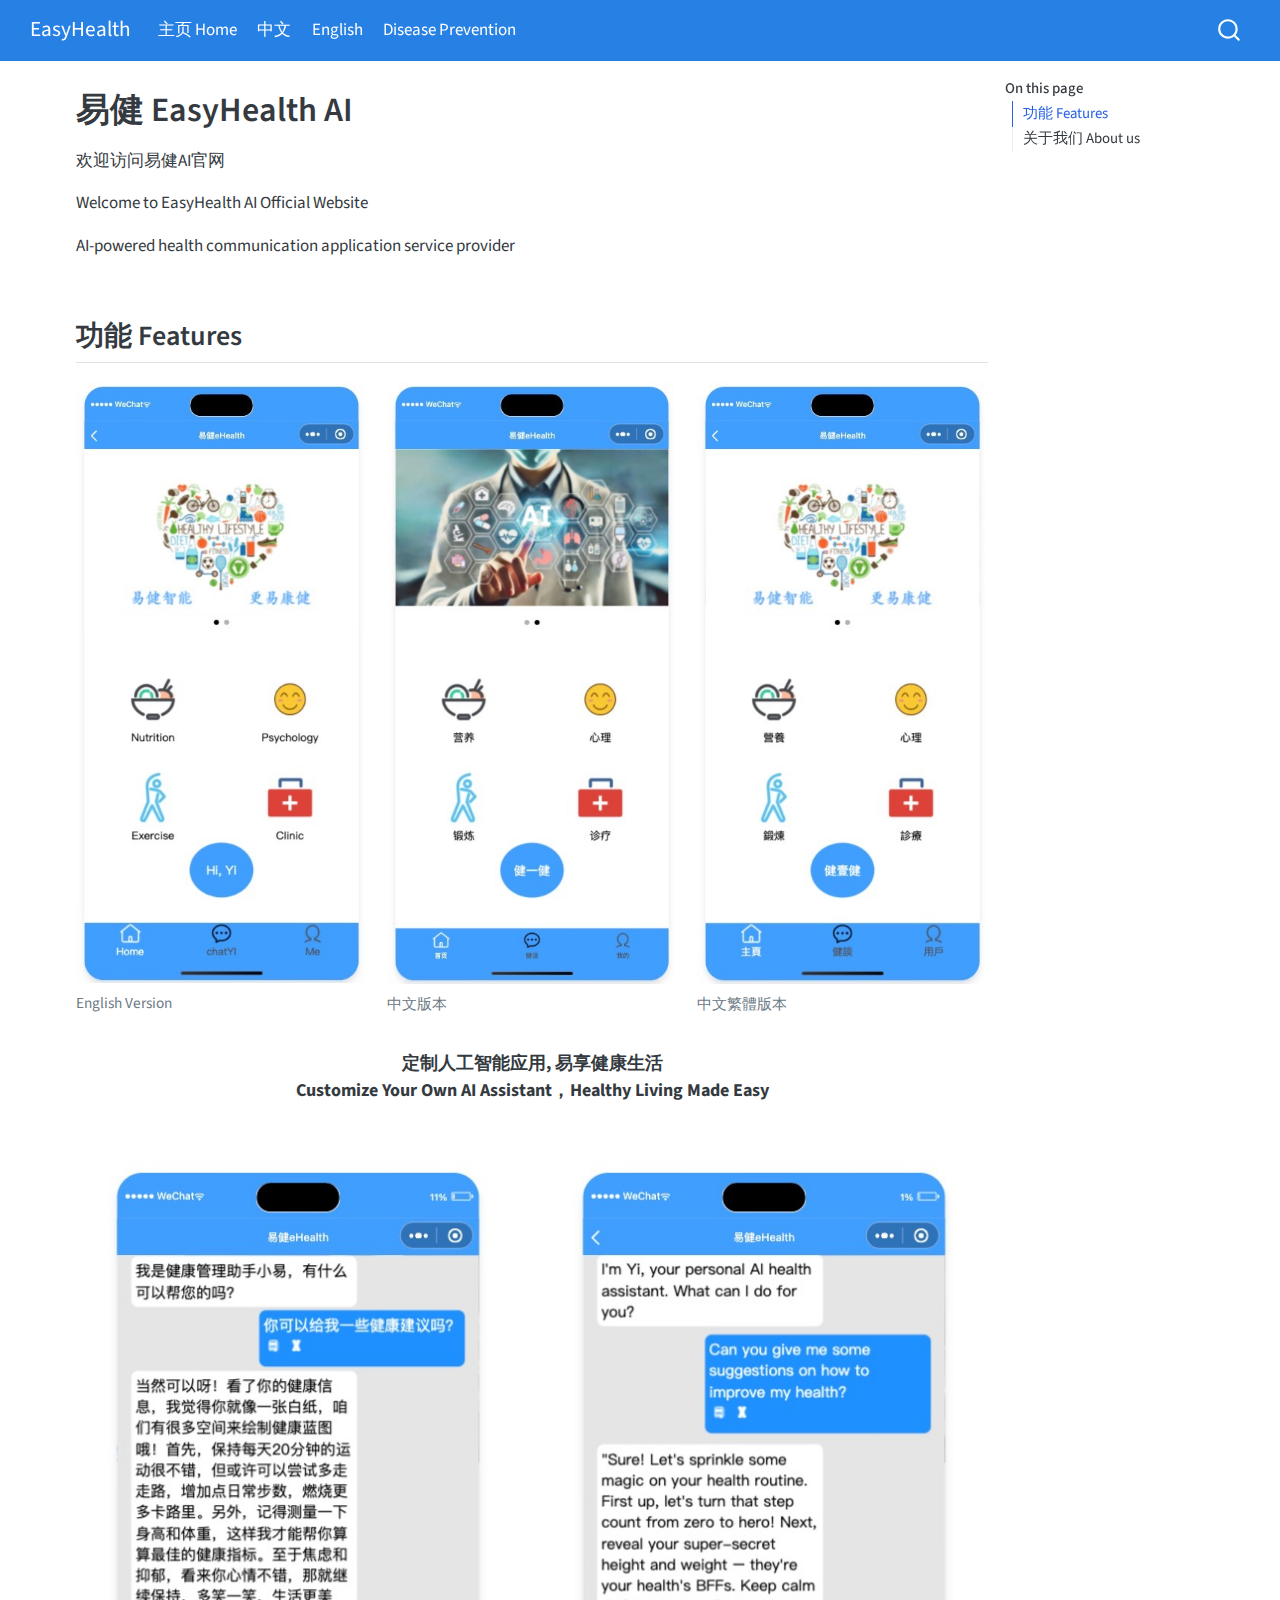
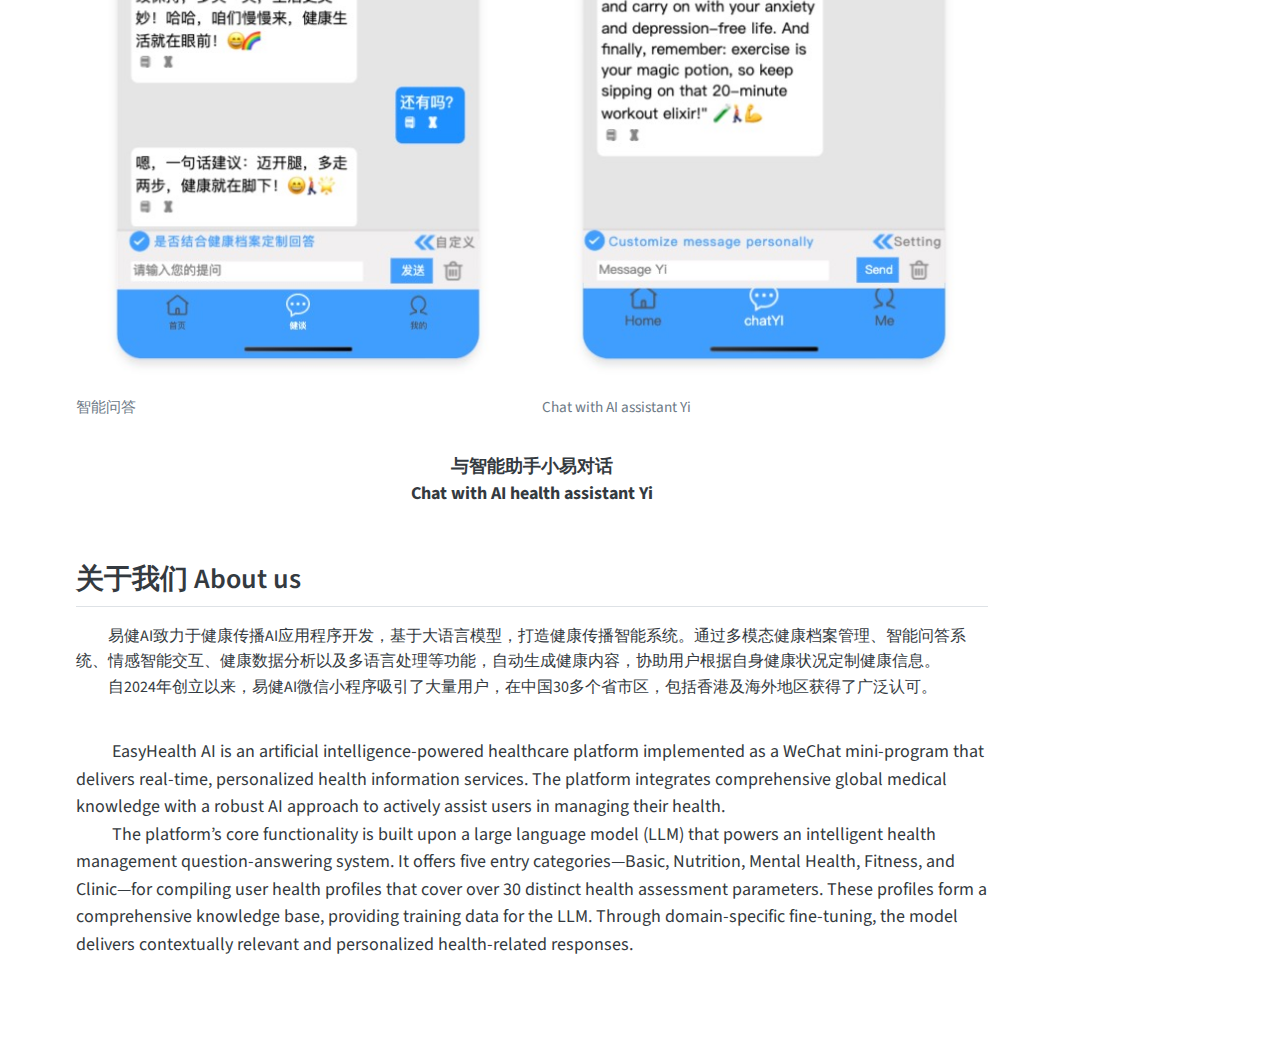
==== commit c84bd20b: "Add files via upload" ====
--- a/docs/index.html
+++ b/docs/index.html
@@ -39,8 +39,6 @@
 <script src="site_libs/bootstrap/bootstrap.min.js"></script>
 <link href="site_libs/bootstrap/bootstrap-icons.css" rel="stylesheet">
 <link href="site_libs/bootstrap/bootstrap.min.css" rel="stylesheet" id="quarto-bootstrap" data-mode="light">
-<script src="site_libs/quarto-contrib/videojs/video.min.js"></script>
-<link href="site_libs/quarto-contrib/videojs/video-js.css" rel="stylesheet">
 <script id="quarto-search-options" type="application/json">{
   "location": "navbar",
   "copy-button": false,
@@ -103,7 +101,7 @@
 <span class="menu-text">English</span></a>
   </li>  
   <li class="nav-item">
-    <a class="nav-link" href="./Dengue.html"> 
+    <a class="nav-link" href="./prevention.html"> 
 <span class="menu-text">Disease Prevention</span></a>
   </li>  
 </ul>
@@ -122,8 +120,7 @@
     <h2 id="toc-title">On this page</h2>
    
   <ul>
-  <li><a href="#全球发布-global-launch-video" id="toc-全球发布-global-launch-video" class="nav-link active" data-scroll-target="#全球发布-global-launch-video">全球发布 Global Launch Video</a></li>
-  <li><a href="#功能-features" id="toc-功能-features" class="nav-link" data-scroll-target="#功能-features">功能 Features</a></li>
+  <li><a href="#功能-features" id="toc-功能-features" class="nav-link active" data-scroll-target="#功能-features">功能 Features</a></li>
   <li><a href="#关于我们-about-us" id="toc-关于我们-about-us" class="nav-link" data-scroll-target="#关于我们-about-us">关于我们 About us</a></li>
   </ul>
 </nav>
@@ -155,16 +152,6 @@
 <p>AI-powered health communication application service provider</p>
 <pre><code></code></pre>
 <pre><code></code></pre>
-<section id="全球发布-global-launch-video" class="level2">
-<h2 class="anchored" data-anchor-id="全球发布-global-launch-video">全球发布 Global Launch Video</h2>
-<div class="quarto-video"><video id="video_shortcode_videojs_video1" width="800" height="400" class="video-js vjs-default-skin " controls="" preload="auto" data-setup="{}" title=""><source src="MV.mp4"></video></div>
-<p><font size="4"></font></p><font size="4">
-<center>
-<strong>EasyHealth 2.0</strong>
-</center>
-</font><p><font size="4"></font></p>
-<pre><code></code></pre>
-</section>
 <section id="功能-features" class="level2">
 <h2 class="anchored" data-anchor-id="功能-features">功能 Features</h2>
 <div>
@@ -671,7 +658,6 @@
 });
 </script>
 </div> <!-- /content -->
-<script>videojs(video_shortcode_videojs_video1);</script>
 
 
 
